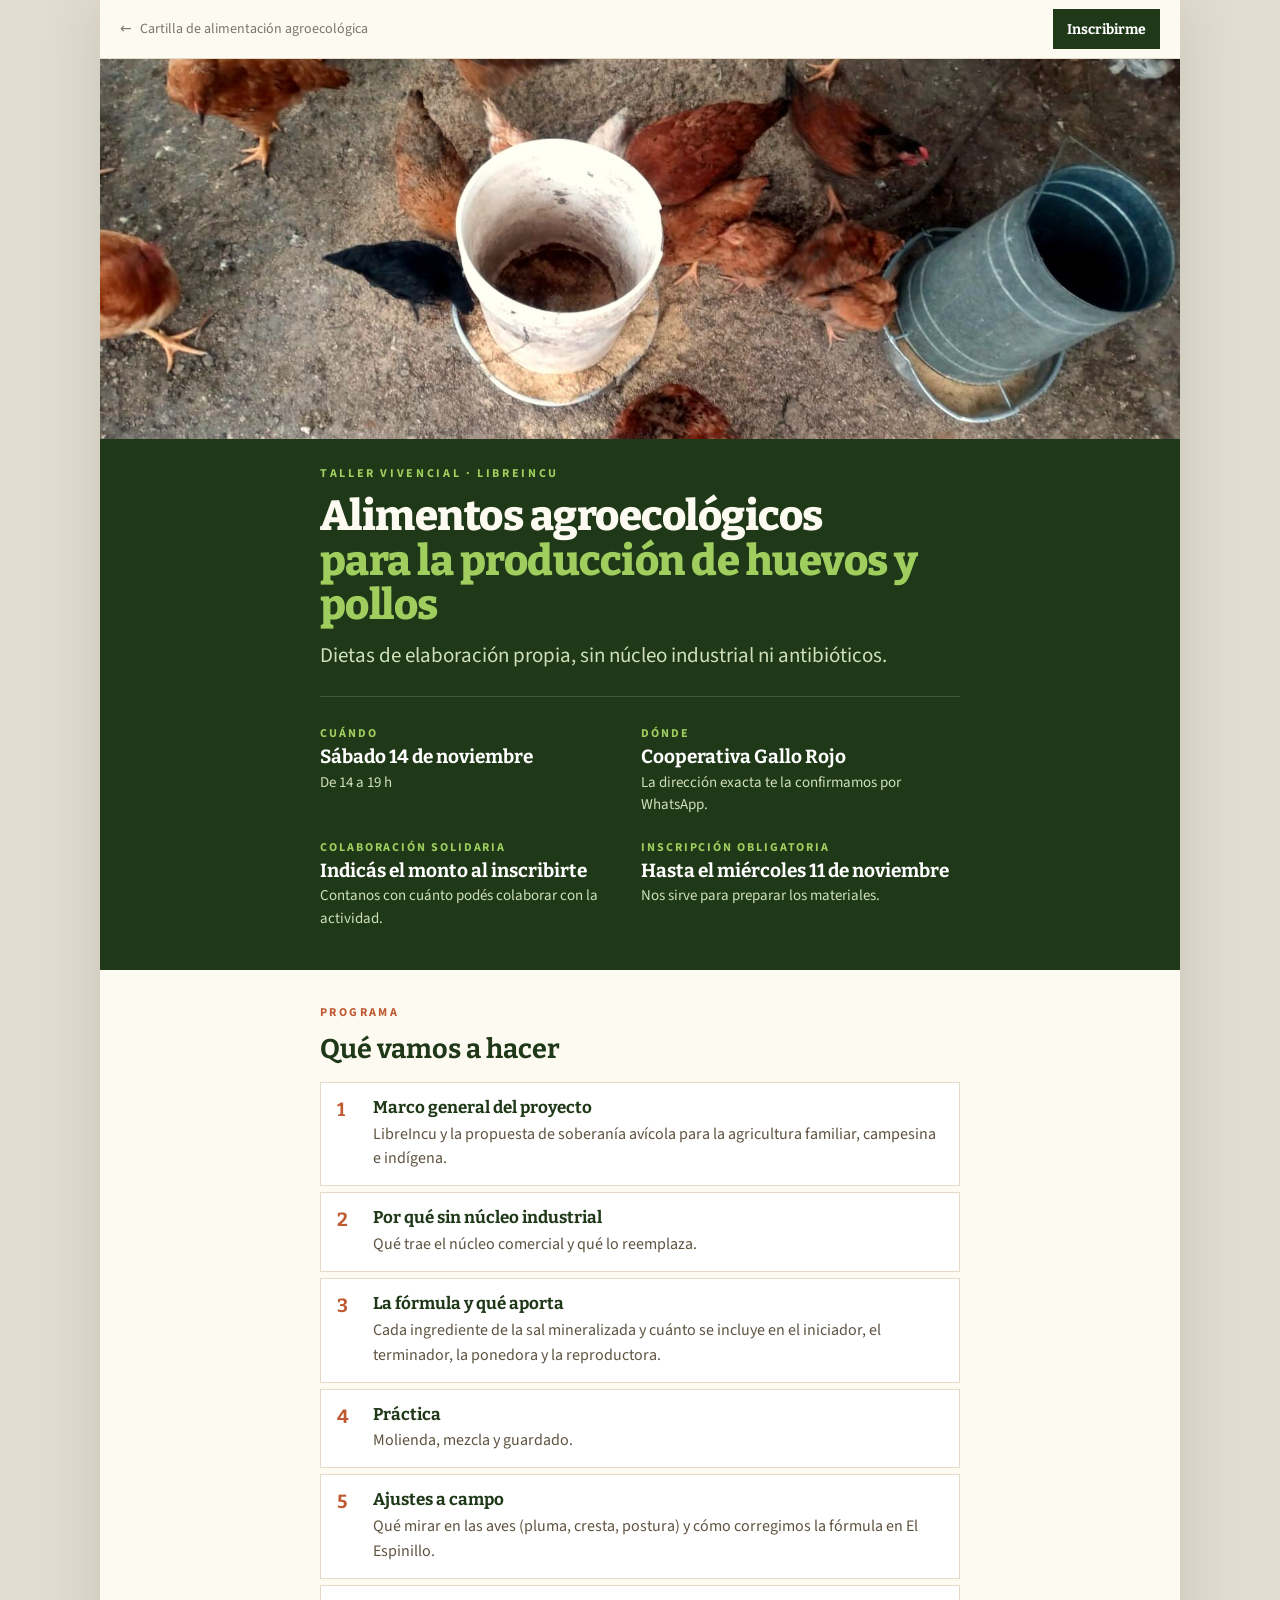
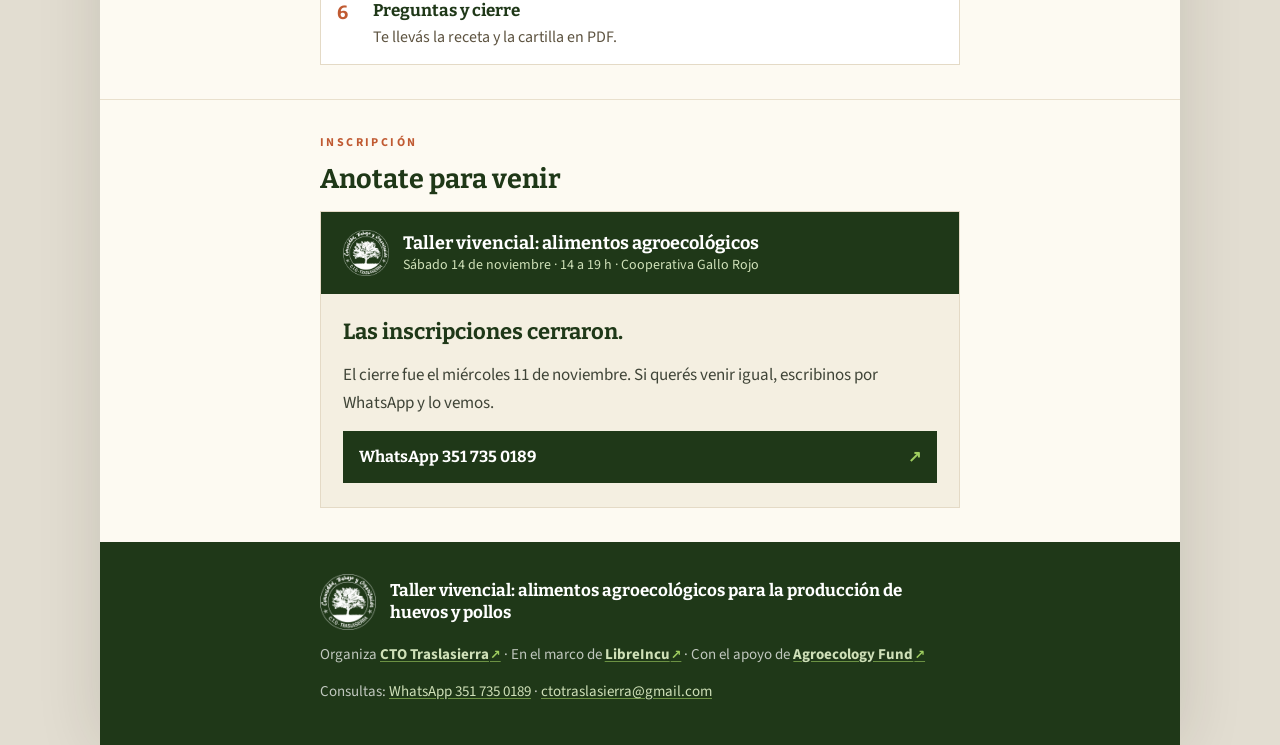
==== taller/index.html @ 2f2d5ab1 "Pie de la página de inscripción: Organiza CTO Traslasierra Co-Authored-By: Claude Opus 5.5 <noreply@" ====
<!DOCTYPE html>
<html lang="es">
<head>
<meta charset="utf-8">
<meta name="viewport" content="width=device-width, initial-scale=1, viewport-fit=cover">
<title>Taller vivencial: alimentos agroecológicos para la producción de huevos y pollos · CTO Traslasierra</title>
<meta name="description" content="Sábado 14 de noviembre, de 14 a 19 h, en la Cooperativa Gallo Rojo. Taller vivencial sobre alimentos agroecológicos para la producción de huevos y pollos. Inscripción obligatoria con colaboración solidaria.">
<meta property="og:type" content="website">
<meta property="og:url" content="https://materialavicola.altermundi.net/taller/">
<meta property="og:title" content="Taller vivencial: alimentos agroecológicos para la producción de huevos y pollos">
<meta property="og:description" content="Sábado 14 de noviembre · 14 a 19 h · Cooperativa Gallo Rojo. Inscripción obligatoria hasta el miércoles 11/11, colaboración solidaria.">
<meta property="og:image" content="https://materialavicola.altermundi.net/taller/og-taller.jpg">
<meta property="og:image:width" content="1200">
<meta property="og:image:height" content="630">
<meta property="og:site_name" content="CTO Traslasierra">
<meta property="og:locale" content="es_AR">
<meta name="twitter:card" content="summary_large_image">
<meta name="twitter:title" content="Taller vivencial: alimentos agroecológicos para la producción de huevos y pollos">
<meta name="twitter:description" content="Sábado 14 de noviembre · 14 a 19 h · Cooperativa Gallo Rojo. Inscripción obligatoria, colaboración solidaria.">
<meta name="twitter:image" content="https://materialavicola.altermundi.net/taller/og-taller.jpg">
<link rel="canonical" href="https://materialavicola.altermundi.net/taller/">
<link rel="icon" type="image/png" href="../assets/favicon.png">
<link rel="apple-touch-icon" href="../assets/favicon.png">
<link href="../assets/fonts.css" rel="stylesheet">
<style>
*,*::before,*::after{box-sizing:border-box;margin:0;padding:0}
body{font-family:'Source Sans 3',system-ui,sans-serif;background:#e2ddd1;color:#3f4437;-webkit-font-smoothing:antialiased;text-rendering:optimizeLegibility}
img{display:block;max-width:100%}
a{color:#c05a32}
a:hover{color:#1f3818}
::selection{background:#cfe0b8}

.hoja{max-width:1080px;margin:0 auto;background:#fdfaf2;box-shadow:0 0 60px rgba(40,34,20,.14);min-height:100vh}
.col{max-width:640px;margin:0 auto}

.barra{position:sticky;top:0;z-index:50;background:rgba(253,250,242,.96);backdrop-filter:blur(6px);-webkit-backdrop-filter:blur(6px);border-bottom:1px solid #e4dac6;padding:9px 20px;display:flex;align-items:center;justify-content:space-between;gap:12px;min-height:50px}
.barra a.volver{font-size:14px;line-height:1.35;color:#7c766a;text-decoration:none;display:flex;align-items:center;gap:8px;min-height:38px}
.barra a.volver:hover{color:#1f3818}
.barra a.ir{font-family:'Bitter',serif;font-size:14px;font-weight:700;color:#fff;background:#1f3818;text-decoration:none;padding:9px 14px;white-space:nowrap;min-height:40px;display:flex;align-items:center}

.cabecera{background:#1f3818;padding:0 0 30px}
.cabecera img{width:100%;height:clamp(220px,40vw,380px);object-fit:cover;object-position:center 56%}
.cabecera .col{padding:26px 20px 0;display:flex;flex-direction:column;gap:12px}
.kicker{font-size:12px;letter-spacing:.22em;text-transform:uppercase;color:#9fce5f;font-weight:700}
h1{font-family:'Bitter',serif;font-size:clamp(28px,6.6vw,42px);line-height:1.06;color:#fdfaf2;font-weight:800;letter-spacing:-.012em}
h1 span{display:block;color:#9fce5f}
.bajada{font-size:clamp(18px,4.2vw,21px);line-height:1.45;color:#cfe0b8}

.datos{display:grid;grid-template-columns:repeat(auto-fit,minmax(250px,1fr));gap:2px;margin-top:14px;border-top:1px solid rgba(255,255,255,.16);padding-top:18px}
.dato{display:flex;flex-direction:column;gap:3px;padding:10px 0}
.dato dt{font-size:12px;letter-spacing:.16em;text-transform:uppercase;color:#9fce5f;font-weight:700}
.dato dd{font-family:'Bitter',serif;font-size:19px;font-weight:700;line-height:1.3;color:#fff}
.dato dd small{display:block;font-family:'Source Sans 3',system-ui,sans-serif;font-size:15px;font-weight:400;line-height:1.5;color:#cfe0b8;margin-top:2px}

section{padding:34px 20px;border-bottom:1px solid #e9e0cd}
.etiqueta{font-size:12px;letter-spacing:.2em;text-transform:uppercase;color:#c05a32;font-weight:800;margin-bottom:12px}
h2{font-family:'Bitter',serif;font-size:clamp(23px,5vw,27px);line-height:1.2;color:#1f3818;font-weight:700;margin-bottom:16px}
.texto{font-size:17px;line-height:1.7;color:#3f4437;text-wrap:pretty}

.programa{list-style:none;display:flex;flex-direction:column;gap:6px;counter-reset:paso}
.programa li{counter-increment:paso;display:flex;gap:14px;align-items:flex-start;background:#fff;border:1px solid #e4dac6;padding:14px 16px}
.programa li::before{content:counter(paso);font-family:'Bitter',serif;font-size:19px;font-weight:700;color:#c05a32;min-width:22px;line-height:1.35}
.programa strong{display:block;font-family:'Bitter',serif;font-size:17px;color:#1f3818;line-height:1.35}
.programa span{display:block;font-size:16px;line-height:1.55;color:#5d5340;margin-top:2px}

.formulario{background:#f4efe1;border:1px solid #e4dac6}
.formulario .encabezado{background:#1f3818;padding:18px 22px;display:flex;align-items:center;gap:14px}
.formulario .encabezado img{width:46px;height:46px;flex-shrink:0;object-fit:contain}
.formulario .encabezado p{font-family:'Bitter',serif;font-size:18px;font-weight:700;color:#fff;line-height:1.3}
.formulario .encabezado p small{display:block;font-family:'Source Sans 3',system-ui,sans-serif;font-size:14px;font-weight:400;color:#cfe0b8}
.campos{padding:22px;display:flex;flex-direction:column;gap:16px}
.campo{display:flex;flex-direction:column;gap:6px;border:none}
.campo > span,.campo legend{font-size:13px;font-weight:700;letter-spacing:.04em;text-transform:uppercase;color:#7c766a}
.campo .opcional{font-weight:400;text-transform:none;letter-spacing:0;color:#a09a8c}
.campo .ayuda{font-size:14px;line-height:1.5;color:#7c766a;text-transform:none;letter-spacing:0;font-weight:400}
input[type=text],input[type=tel],input[type=email],input[type=number],select,textarea{font-family:'Source Sans 3',system-ui,sans-serif;font-size:16px;color:#3f4437;background:#fff;border:1px solid #d9cfb8;border-radius:0;padding:12px 13px;min-height:48px;width:100%}
select{appearance:none;-webkit-appearance:none;background-image:linear-gradient(45deg,transparent 50%,#7c766a 50%),linear-gradient(135deg,#7c766a 50%,transparent 50%);background-position:calc(100% - 20px) 21px,calc(100% - 14px) 21px;background-size:6px 6px;background-repeat:no-repeat;padding-right:38px}
textarea{line-height:1.6;resize:vertical}
input:focus,select:focus,textarea:focus{outline:2px solid #6fa83a;outline-offset:0;border-color:#6fa83a}
[aria-invalid=true]{border-color:#c05a32 !important;background-color:#fff8f4 !important}
.monto{display:flex;align-items:stretch}
.monto b{display:flex;align-items:center;padding:0 13px;background:#ece3d2;border:1px solid #d9cfb8;border-right:none;font-size:17px;color:#5d5340}
.opciones{display:flex;gap:8px;flex-wrap:wrap;margin-top:2px}
.opciones label{flex:1 1 120px;display:flex;align-items:center;gap:10px;background:#fff;border:1px solid #d9cfb8;padding:12px 14px;min-height:48px;cursor:pointer;font-size:16px;color:#3f4437}
.opciones input{width:20px;height:20px;accent-color:#1f3818;flex-shrink:0}
.opciones label:has(input:checked){border-color:#1f3818;box-shadow:inset 0 0 0 1px #1f3818}
.opciones.invalido label{border-color:#c05a32}
.error{display:none;font-size:15px;line-height:1.5;color:#b14e28;background:#fff8f4;border:1px solid #efc7b5;padding:10px 12px}
.enviar{font-family:'Bitter',serif;font-size:17px;font-weight:700;color:#fff;background:#1f3818;border:none;padding:15px 18px;min-height:54px;cursor:pointer;text-align:left;display:flex;justify-content:space-between;align-items:center;gap:10px;width:100%}
.enviar:hover{background:#2b4a22}
.enviar:disabled{opacity:.6;cursor:default}
.enviar i{font-style:normal;color:#9fce5f}
.nota{font-size:13px;line-height:1.55;color:#8a8475}

.aviso{display:none;padding:24px 22px;flex-direction:column;gap:14px}
.aviso .titulo{font-family:'Bitter',serif;font-size:22px;font-weight:700;color:#1f3818;line-height:1.3}
.aviso p{font-size:17px;line-height:1.65;color:#3f4437}
.boton{display:flex;justify-content:space-between;align-items:center;gap:10px;text-decoration:none;background:#1f3818;color:#fff;font-family:'Bitter',serif;font-weight:700;font-size:16px;padding:14px 16px;min-height:52px}
.boton:hover{background:#2b4a22;color:#fff}
.boton i{font-style:normal;color:#9fce5f}
.secundario{background:none;border:none;font-family:'Source Sans 3',system-ui,sans-serif;font-size:16px;color:#c05a32;text-decoration:underline;text-underline-offset:3px;cursor:pointer;text-align:left;padding:8px 0;min-height:44px}

footer{background:#1f3818;padding:32px 20px 40px}
footer .col{display:flex;flex-direction:column;gap:12px}
footer .marca{display:flex;align-items:center;gap:14px}
footer .marca img{width:56px;height:56px;flex-shrink:0;object-fit:contain}
footer .marca p{font-family:'Bitter',serif;color:#fff;font-size:17px;font-weight:700;line-height:1.3}
footer p{font-size:15px;line-height:1.7;color:rgba(255,255,255,.72)}
footer a{color:#cfe0b8;text-decoration:underline;text-decoration-color:rgba(159,206,95,.6);text-underline-offset:2px}
footer a:hover{color:#fff}
footer .flecha{color:#9fce5f;font-size:.85em;margin-left:1px}

@media (min-width:700px){
  .cabecera .col,section{padding-left:0;padding-right:0}
}
</style>
</head>
<body>
<div class="hoja">

  <nav class="barra" aria-label="Navegación">
    <a class="volver" href="../"><span aria-hidden="true">←</span> Cartilla de alimentación agroecológica</a>
    <a class="ir" href="#inscripcion">Inscribirme</a>
  </nav>

  <header class="cabecera">
    <img src="foto-taller.jpg" alt="Lote de pollos comiendo alimento de elaboración propia en los comederos">
    <div class="col">
      <p class="kicker">Taller vivencial · LibreIncu</p>
      <h1>Alimentos agroecológicos <span>para la producción de huevos y pollos</span></h1>
      <p class="bajada">Dietas de elaboración propia, sin núcleo industrial ni antibióticos.</p>
      <dl class="datos">
        <div class="dato">
          <dt>Cuándo</dt>
          <dd>Sábado 14 de noviembre<small>De 14 a 19 h</small></dd>
        </div>
        <div class="dato">
          <dt>Dónde</dt>
          <dd>Cooperativa Gallo Rojo<small>La dirección exacta te la confirmamos por WhatsApp.</small></dd>
        </div>
        <div class="dato">
          <dt>Colaboración solidaria</dt>
          <dd>Indicás el monto al inscribirte<small>Contanos con cuánto podés colaborar con la actividad.</small></dd>
        </div>
        <div class="dato">
          <dt>Inscripción obligatoria</dt>
          <dd>Hasta el miércoles 11 de noviembre<small>Nos sirve para preparar los materiales.</small></dd>
        </div>
      </dl>
    </div>
  </header>

  <section aria-labelledby="programa-t">
    <div class="col">
      <p class="etiqueta">Programa</p>
      <h2 id="programa-t">Qué vamos a hacer</h2>
      <ol class="programa">
        <li><div><strong>Marco general del proyecto</strong><span>LibreIncu y la propuesta de soberanía avícola para la agricultura familiar, campesina e indígena.</span></div></li>
        <li><div><strong>Por qué sin núcleo industrial</strong><span>Qué trae el núcleo comercial y qué lo reemplaza.</span></div></li>
        <li><div><strong>La fórmula y qué aporta</strong><span>Cada ingrediente de la sal mineralizada y cuánto se incluye en el iniciador, el terminador, la ponedora y la reproductora.</span></div></li>
        <li><div><strong>Práctica</strong><span>Molienda, mezcla y guardado.</span></div></li>
        <li><div><strong>Ajustes a campo</strong><span>Qué mirar en las aves (pluma, cresta, postura) y cómo corregimos la fórmula en El Espinillo.</span></div></li>
        <li><div><strong>Preguntas y cierre</strong><span>Te llevás la receta y la cartilla en PDF.</span></div></li>
      </ol>
    </div>
  </section>

  <section id="inscripcion" aria-labelledby="inscripcion-t" style="border-bottom:none">
    <div class="col">
      <p class="etiqueta">Inscripción</p>
      <h2 id="inscripcion-t">Anotate para venir</h2>

      <div class="formulario">
        <div class="encabezado">
          <img src="../assets/logo-white.png" alt="">
          <p>Taller vivencial: alimentos agroecológicos<small>Sábado 14 de noviembre · 14 a 19 h · Cooperativa Gallo Rojo</small></p>
        </div>

        <form id="form-inscripcion" class="campos" novalidate>
          <label class="campo">
            <span>Nombre y apellido</span>
            <input id="f-nombre" name="nombre" type="text" required autocomplete="name">
          </label>

          <label class="campo">
            <span>WhatsApp</span>
            <input id="f-whatsapp" name="whatsapp" type="tel" required autocomplete="tel" inputmode="tel" placeholder="Ej.: 351 123 4567">
            <span class="ayuda">Por acá te confirmamos la dirección.</span>
          </label>

          <label class="campo">
            <span>Mail <span class="opcional">— opcional</span></span>
            <input id="f-mail" name="mail" type="email" autocomplete="email" inputmode="email">
          </label>

          <label class="campo">
            <span>Localidad</span>
            <input id="f-localidad" name="localidad" type="text" required autocomplete="address-level2">
          </label>

          <label class="campo">
            <span>Provincia</span>
            <select id="f-provincia" name="provincia" required autocomplete="address-level1">
              <option value="">Elegí tu provincia</option>
              <option>Buenos Aires</option>
              <option>Ciudad de Buenos Aires</option>
              <option>Catamarca</option>
              <option>Chaco</option>
              <option>Chubut</option>
              <option>Córdoba</option>
              <option>Corrientes</option>
              <option>Entre Ríos</option>
              <option>Formosa</option>
              <option>Jujuy</option>
              <option>La Pampa</option>
              <option>La Rioja</option>
              <option>Mendoza</option>
              <option>Misiones</option>
              <option>Neuquén</option>
              <option>Río Negro</option>
              <option>Salta</option>
              <option>San Juan</option>
              <option>San Luis</option>
              <option>Santa Cruz</option>
              <option>Santa Fe</option>
              <option>Santiago del Estero</option>
              <option>Tierra del Fuego</option>
              <option>Tucumán</option>
              <option>Otro país</option>
            </select>
          </label>

          <label class="campo">
            <span>Organización o cooperativa <span class="opcional">— opcional</span></span>
            <input id="f-organizacion" name="organizacion" type="text" autocomplete="organization">
          </label>

          <fieldset class="campo">
            <legend>¿Sos productor/a?</legend>
            <div class="opciones" id="f-productor">
              <label><input type="radio" name="productor" value="Sí" required> Sí</label>
              <label><input type="radio" name="productor" value="No"> No</label>
            </div>
          </fieldset>

          <label class="campo">
            <span>¿Con cuánto podés colaborar con la actividad?</span>
            <span class="ayuda">Colaboración solidaria, en pesos.</span>
            <span class="monto"><b aria-hidden="true">$</b><input id="f-colaboracion" name="colaboracion" type="number" required min="0" step="1" inputmode="numeric"></span>
          </label>

          <label class="campo">
            <span>¿Qué te gustaría preguntar en el taller? <span class="opcional">— opcional</span></span>
            <textarea id="f-consulta" name="consulta" rows="3"></textarea>
          </label>

          <p id="f-error" class="error" role="alert"></p>

          <button id="f-enviar" class="enviar" type="submit"><span>Inscribirme</span><i aria-hidden="true">→</i></button>
          <p class="nota">Usamos estos datos solo para organizar el taller. No los compartimos con nadie.</p>
        </form>

        <div id="gracias" class="aviso" role="status" aria-live="polite" tabindex="-1">
          <p class="titulo">¡Listo! Tu inscripción quedó registrada.</p>
          <p>Nos vemos el <strong>sábado 14 de noviembre a las 14 h</strong> en la Cooperativa Gallo Rojo. Te escribimos por WhatsApp con la dirección exacta.</p>
          <p>Mientras tanto, podés recorrer la cartilla de alimentación agroecológica.</p>
          <a class="boton" href="../#contenido"><span>Ir a la cartilla</span><i aria-hidden="true">→</i></a>
          <button id="otra" class="secundario" type="button">Inscribir a otra persona</button>
        </div>

        <div id="cerrado" class="aviso">
          <p class="titulo">Las inscripciones cerraron.</p>
          <p>El cierre fue el miércoles 11 de noviembre. Si querés venir igual, escribinos por WhatsApp y lo vemos.</p>
          <a class="boton" href="https://wa.me/5493517350189" target="_blank" rel="noopener"><span>WhatsApp 351 735 0189</span><i aria-hidden="true">↗</i></a>
        </div>
      </div>
    </div>
  </section>

  <footer>
    <div class="col">
      <div class="marca">
        <img src="../assets/logo-white.png" alt="Logo CTO Traslasierra">
        <p>Taller vivencial: alimentos agroecológicos para la producción de huevos y pollos</p>
      </div>
      <p>Organiza <strong><a href="https://cto.ar/" target="_blank" rel="noopener">CTO Traslasierra<span class="flecha" aria-hidden="true">↗</span></a></strong> · En el marco de <strong><a href="https://libreincu.altermundi.net/" target="_blank" rel="noopener">LibreIncu<span class="flecha" aria-hidden="true">↗</span></a></strong> · Con el apoyo de <strong><a href="https://agroecologyfund.org/" target="_blank" rel="noopener">Agroecology Fund<span class="flecha" aria-hidden="true">↗</span></a></strong></p>
      <p>Consultas: <a href="https://wa.me/5493517350189" target="_blank" rel="noopener">WhatsApp 351 735 0189</a> · <a href="mailto:ctotraslasierra@gmail.com">ctotraslasierra@gmail.com</a></p>
    </div>
  </footer>

</div>

<script>
(function () {
  // Mismo backend que la cartilla: aplicación web de Apps Script que escribe en
  // la planilla de CTO. Este formulario usa el tipo "inscripcion", que va a su
  // propia hoja. Despliegue y columnas: ../apps-script/README.md
  var ENDPOINT = 'https://script.google.com/macros/s/AKfycbxePGNWtztTsAxNd-HjElKtdDY1Gk6PcYUzIf-95aUO-uA666eOUNm_D5kAA7YcgARU3Q/exec';
  var EVENTO = 'Taller vivencial alimentos agroecológicos · 14/11/2026 · Cooperativa Gallo Rojo';
  // Cierre: fin del miércoles 11 de noviembre, hora de Córdoba.
  var CIERRE = new Date('2026-11-12T00:00:00-03:00');

  var form = document.getElementById('form-inscripcion');
  var error = document.getElementById('f-error');
  var gracias = document.getElementById('gracias');
  var cerrado = document.getElementById('cerrado');
  var boton = document.getElementById('f-enviar');

  if (Date.now() >= CIERRE.getTime()) {
    form.style.display = 'none';
    cerrado.style.display = 'flex';
    return;
  }

  // Igual que en la cartilla: text/plain para evitar el preflight CORS que Apps
  // Script no responde. La respuesta es opaca: sabemos que salió, no que se guardó.
  function enviar(datos) {
    var cuerpo = JSON.stringify(datos);
    try {
      if (navigator.sendBeacon) {
        var blob = new Blob([cuerpo], { type: 'text/plain;charset=utf-8' });
        if (navigator.sendBeacon(ENDPOINT, blob)) return true;
      }
    } catch (e) {}
    try {
      fetch(ENDPOINT, {
        method: 'POST',
        mode: 'no-cors',
        headers: { 'Content-Type': 'text/plain;charset=utf-8' },
        body: cuerpo
      }).catch(function () {});
      return true;
    } catch (e) {
      return false;
    }
  }

  function valor(id) {
    var el = document.getElementById(id);
    return el ? (el.value || '').trim() : '';
  }

  function marcar(el, mal) {
    if (mal) el.setAttribute('aria-invalid', 'true');
    else el.removeAttribute('aria-invalid');
  }

  function mostrarError(texto, foco) {
    error.textContent = texto;
    error.style.display = 'block';
    if (foco && foco.focus) foco.focus();
  }

  form.addEventListener('input', function (e) {
    if (e.target && e.target.getAttribute('aria-invalid')) marcar(e.target, false);
  });
  form.addEventListener('change', function (e) {
    if (e.target && e.target.name === 'productor') {
      document.getElementById('f-productor').classList.remove('invalido');
    }
  });

  form.addEventListener('submit', function (e) {
    e.preventDefault();
    error.style.display = 'none';

    var nombre = valor('f-nombre');
    var whatsapp = valor('f-whatsapp');
    var mail = valor('f-mail');
    var localidad = valor('f-localidad');
    var provincia = valor('f-provincia');
    var organizacion = valor('f-organizacion');
    var consulta = valor('f-consulta');
    var colaboracion = valor('f-colaboracion');
    var elegido = form.querySelector('input[name="productor"]:checked');
    var productor = elegido ? elegido.value : '';

    var faltan = [];
    var primero = null;
    function revisar(id, mal, nombreCampo) {
      var el = document.getElementById(id);
      marcar(el, mal);
      if (mal) {
        faltan.push(nombreCampo);
        if (!primero) primero = el;
      }
    }

    revisar('f-nombre', !nombre, 'nombre y apellido');
    revisar('f-whatsapp', whatsapp.replace(/\D/g, '').length < 8, 'WhatsApp');
    revisar('f-mail', mail !== '' && !/^[^\s@]+@[^\s@]+\.[^\s@]+$/.test(mail), 'un mail válido');
    revisar('f-localidad', !localidad, 'localidad');
    revisar('f-provincia', !provincia, 'provincia');
    if (!productor) {
      document.getElementById('f-productor').classList.add('invalido');
      faltan.push('si sos productor/a');
      if (!primero) primero = form.querySelector('input[name="productor"]');
    }
    revisar('f-colaboracion', colaboracion === '' || isNaN(Number(colaboracion)) || Number(colaboracion) < 0, 'con cuánto podés colaborar');

    if (faltan.length) {
      mostrarError('Falta completar: ' + faltan.join(', ') + '.', primero);
      return;
    }

    boton.disabled = true;
    var ok = enviar({
      tipo: 'inscripcion',
      evento: EVENTO,
      nombre: nombre,
      whatsapp: whatsapp,
      mail: mail,
      localidad: localidad,
      provincia: provincia,
      organizacion: organizacion,
      productor: productor,
      // Como texto: el Apps Script guarda vacío cualquier valor falso, y un 0 es
      // una respuesta válida ("no puedo aportar") que tiene que quedar anotada.
      colaboracion: String(Number(colaboracion)),
      consulta: consulta
    });
    boton.disabled = false;

    if (!ok) {
      mostrarError('No pudimos enviar la inscripción. Escribinos por WhatsApp al 351 735 0189 y te anotamos.', null);
      return;
    }

    form.reset();
    form.style.display = 'none';
    gracias.style.display = 'flex';
    gracias.focus();
    gracias.scrollIntoView({ behavior: 'smooth', block: 'center' });
  });

  document.getElementById('otra').addEventListener('click', function () {
    gracias.style.display = 'none';
    form.style.display = 'flex';
    document.getElementById('f-nombre').focus();
  });
})();
</script>
</body>
</html>
---- assets/fonts.css ----
/* latin-ext */
@font-face {
  font-family: 'Bitter';
  font-style: italic;
  font-weight: 400;
  font-display: swap;
  src: url(fonts/rax-HiqOu8IVPmn7erxlJD1img.woff2) format('woff2');
  unicode-range: U+0100-02BA, U+02BD-02C5, U+02C7-02CC, U+02CE-02D7, U+02DD-02FF, U+0304, U+0308, U+0329, U+1D00-1DBF, U+1E00-1E9F, U+1EF2-1EFF, U+2020, U+20A0-20AB, U+20AD-20C0, U+2113, U+2C60-2C7F, U+A720-A7FF;
}
/* latin */
@font-face {
  font-family: 'Bitter';
  font-style: italic;
  font-weight: 400;
  font-display: swap;
  src: url(fonts/rax-HiqOu8IVPmn7erxrJD0.woff2) format('woff2');
  unicode-range: U+0000-00FF, U+0131, U+0152-0153, U+02BB-02BC, U+02C6, U+02DA, U+02DC, U+0304, U+0308, U+0329, U+2000-206F, U+20AC, U+2122, U+2191, U+2193, U+2212, U+2215, U+FEFF, U+FFFD;
}
/* latin-ext */
@font-face {
  font-family: 'Bitter';
  font-style: italic;
  font-weight: 500;
  font-display: swap;
  src: url(fonts/rax-HiqOu8IVPmn7erxlJD1img.woff2) format('woff2');
  unicode-range: U+0100-02BA, U+02BD-02C5, U+02C7-02CC, U+02CE-02D7, U+02DD-02FF, U+0304, U+0308, U+0329, U+1D00-1DBF, U+1E00-1E9F, U+1EF2-1EFF, U+2020, U+20A0-20AB, U+20AD-20C0, U+2113, U+2C60-2C7F, U+A720-A7FF;
}
/* latin */
@font-face {
  font-family: 'Bitter';
  font-style: italic;
  font-weight: 500;
  font-display: swap;
  src: url(fonts/rax-HiqOu8IVPmn7erxrJD0.woff2) format('woff2');
  unicode-range: U+0000-00FF, U+0131, U+0152-0153, U+02BB-02BC, U+02C6, U+02DA, U+02DC, U+0304, U+0308, U+0329, U+2000-206F, U+20AC, U+2122, U+2191, U+2193, U+2212, U+2215, U+FEFF, U+FFFD;
}
/* latin-ext */
@font-face {
  font-family: 'Bitter';
  font-style: normal;
  font-weight: 400;
  font-display: swap;
  src: url(fonts/rax8HiqOu8IVPmn7cYxpPDk.woff2) format('woff2');
  unicode-range: U+0100-02BA, U+02BD-02C5, U+02C7-02CC, U+02CE-02D7, U+02DD-02FF, U+0304, U+0308, U+0329, U+1D00-1DBF, U+1E00-1E9F, U+1EF2-1EFF, U+2020, U+20A0-20AB, U+20AD-20C0, U+2113, U+2C60-2C7F, U+A720-A7FF;
}
/* latin */
@font-face {
  font-family: 'Bitter';
  font-style: normal;
  font-weight: 400;
  font-display: swap;
  src: url(fonts/rax8HiqOu8IVPmn7f4xp.woff2) format('woff2');
  unicode-range: U+0000-00FF, U+0131, U+0152-0153, U+02BB-02BC, U+02C6, U+02DA, U+02DC, U+0304, U+0308, U+0329, U+2000-206F, U+20AC, U+2122, U+2191, U+2193, U+2212, U+2215, U+FEFF, U+FFFD;
}
/* latin-ext */
@font-face {
  font-family: 'Bitter';
  font-style: normal;
  font-weight: 500;
  font-display: swap;
  src: url(fonts/rax8HiqOu8IVPmn7cYxpPDk.woff2) format('woff2');
  unicode-range: U+0100-02BA, U+02BD-02C5, U+02C7-02CC, U+02CE-02D7, U+02DD-02FF, U+0304, U+0308, U+0329, U+1D00-1DBF, U+1E00-1E9F, U+1EF2-1EFF, U+2020, U+20A0-20AB, U+20AD-20C0, U+2113, U+2C60-2C7F, U+A720-A7FF;
}
/* latin */
@font-face {
  font-family: 'Bitter';
  font-style: normal;
  font-weight: 500;
  font-display: swap;
  src: url(fonts/rax8HiqOu8IVPmn7f4xp.woff2) format('woff2');
  unicode-range: U+0000-00FF, U+0131, U+0152-0153, U+02BB-02BC, U+02C6, U+02DA, U+02DC, U+0304, U+0308, U+0329, U+2000-206F, U+20AC, U+2122, U+2191, U+2193, U+2212, U+2215, U+FEFF, U+FFFD;
}
/* latin-ext */
@font-face {
  font-family: 'Bitter';
  font-style: normal;
  font-weight: 600;
  font-display: swap;
  src: url(fonts/rax8HiqOu8IVPmn7cYxpPDk.woff2) format('woff2');
  unicode-range: U+0100-02BA, U+02BD-02C5, U+02C7-02CC, U+02CE-02D7, U+02DD-02FF, U+0304, U+0308, U+0329, U+1D00-1DBF, U+1E00-1E9F, U+1EF2-1EFF, U+2020, U+20A0-20AB, U+20AD-20C0, U+2113, U+2C60-2C7F, U+A720-A7FF;
}
/* latin */
@font-face {
  font-family: 'Bitter';
  font-style: normal;
  font-weight: 600;
  font-display: swap;
  src: url(fonts/rax8HiqOu8IVPmn7f4xp.woff2) format('woff2');
  unicode-range: U+0000-00FF, U+0131, U+0152-0153, U+02BB-02BC, U+02C6, U+02DA, U+02DC, U+0304, U+0308, U+0329, U+2000-206F, U+20AC, U+2122, U+2191, U+2193, U+2212, U+2215, U+FEFF, U+FFFD;
}
/* latin-ext */
@font-face {
  font-family: 'Bitter';
  font-style: normal;
  font-weight: 700;
  font-display: swap;
  src: url(fonts/rax8HiqOu8IVPmn7cYxpPDk.woff2) format('woff2');
  unicode-range: U+0100-02BA, U+02BD-02C5, U+02C7-02CC, U+02CE-02D7, U+02DD-02FF, U+0304, U+0308, U+0329, U+1D00-1DBF, U+1E00-1E9F, U+1EF2-1EFF, U+2020, U+20A0-20AB, U+20AD-20C0, U+2113, U+2C60-2C7F, U+A720-A7FF;
}
/* latin */
@font-face {
  font-family: 'Bitter';
  font-style: normal;
  font-weight: 700;
  font-display: swap;
  src: url(fonts/rax8HiqOu8IVPmn7f4xp.woff2) format('woff2');
  unicode-range: U+0000-00FF, U+0131, U+0152-0153, U+02BB-02BC, U+02C6, U+02DA, U+02DC, U+0304, U+0308, U+0329, U+2000-206F, U+20AC, U+2122, U+2191, U+2193, U+2212, U+2215, U+FEFF, U+FFFD;
}
/* latin-ext */
@font-face {
  font-family: 'Bitter';
  font-style: normal;
  font-weight: 800;
  font-display: swap;
  src: url(fonts/rax8HiqOu8IVPmn7cYxpPDk.woff2) format('woff2');
  unicode-range: U+0100-02BA, U+02BD-02C5, U+02C7-02CC, U+02CE-02D7, U+02DD-02FF, U+0304, U+0308, U+0329, U+1D00-1DBF, U+1E00-1E9F, U+1EF2-1EFF, U+2020, U+20A0-20AB, U+20AD-20C0, U+2113, U+2C60-2C7F, U+A720-A7FF;
}
/* latin */
@font-face {
  font-family: 'Bitter';
  font-style: normal;
  font-weight: 800;
  font-display: swap;
  src: url(fonts/rax8HiqOu8IVPmn7f4xp.woff2) format('woff2');
  unicode-range: U+0000-00FF, U+0131, U+0152-0153, U+02BB-02BC, U+02C6, U+02DA, U+02DC, U+0304, U+0308, U+0329, U+2000-206F, U+20AC, U+2122, U+2191, U+2193, U+2212, U+2215, U+FEFF, U+FFFD;
}
/* latin-ext */
@font-face {
  font-family: 'Source Sans 3';
  font-style: italic;
  font-weight: 400;
  font-display: swap;
  src: url(fonts/nwpDtKy2OAdR1K-IwhWudF-R3woAa8opPOrG97lwqLlOxCcSmrfB.woff2) format('woff2');
  unicode-range: U+0100-02BA, U+02BD-02C5, U+02C7-02CC, U+02CE-02D7, U+02DD-02FF, U+0304, U+0308, U+0329, U+1D00-1DBF, U+1E00-1E9F, U+1EF2-1EFF, U+2020, U+20A0-20AB, U+20AD-20C0, U+2113, U+2C60-2C7F, U+A720-A7FF;
}
/* latin */
@font-face {
  font-family: 'Source Sans 3';
  font-style: italic;
  font-weight: 400;
  font-display: swap;
  src: url(fonts/nwpDtKy2OAdR1K-IwhWudF-R3woAa8opPOrG97lwqLlOxCkSmg.woff2) format('woff2');
  unicode-range: U+0000-00FF, U+0131, U+0152-0153, U+02BB-02BC, U+02C6, U+02DA, U+02DC, U+0304, U+0308, U+0329, U+2000-206F, U+20AC, U+2122, U+2191, U+2193, U+2212, U+2215, U+FEFF, U+FFFD;
}
/* latin-ext */
@font-face {
  font-family: 'Source Sans 3';
  font-style: normal;
  font-weight: 400;
  font-display: swap;
  src: url(fonts/nwpStKy2OAdR1K-IwhWudF-R3wEaZfrc.woff2) format('woff2');
  unicode-range: U+0100-02BA, U+02BD-02C5, U+02C7-02CC, U+02CE-02D7, U+02DD-02FF, U+0304, U+0308, U+0329, U+1D00-1DBF, U+1E00-1E9F, U+1EF2-1EFF, U+2020, U+20A0-20AB, U+20AD-20C0, U+2113, U+2C60-2C7F, U+A720-A7FF;
}
/* latin */
@font-face {
  font-family: 'Source Sans 3';
  font-style: normal;
  font-weight: 400;
  font-display: swap;
  src: url(fonts/nwpStKy2OAdR1K-IwhWudF-R3w8aZQ.woff2) format('woff2');
  unicode-range: U+0000-00FF, U+0131, U+0152-0153, U+02BB-02BC, U+02C6, U+02DA, U+02DC, U+0304, U+0308, U+0329, U+2000-206F, U+20AC, U+2122, U+2191, U+2193, U+2212, U+2215, U+FEFF, U+FFFD;
}
/* latin-ext */
@font-face {
  font-family: 'Source Sans 3';
  font-style: normal;
  font-weight: 500;
  font-display: swap;
  src: url(fonts/nwpStKy2OAdR1K-IwhWudF-R3wEaZfrc.woff2) format('woff2');
  unicode-range: U+0100-02BA, U+02BD-02C5, U+02C7-02CC, U+02CE-02D7, U+02DD-02FF, U+0304, U+0308, U+0329, U+1D00-1DBF, U+1E00-1E9F, U+1EF2-1EFF, U+2020, U+20A0-20AB, U+20AD-20C0, U+2113, U+2C60-2C7F, U+A720-A7FF;
}
/* latin */
@font-face {
  font-family: 'Source Sans 3';
  font-style: normal;
  font-weight: 500;
  font-display: swap;
  src: url(fonts/nwpStKy2OAdR1K-IwhWudF-R3w8aZQ.woff2) format('woff2');
  unicode-range: U+0000-00FF, U+0131, U+0152-0153, U+02BB-02BC, U+02C6, U+02DA, U+02DC, U+0304, U+0308, U+0329, U+2000-206F, U+20AC, U+2122, U+2191, U+2193, U+2212, U+2215, U+FEFF, U+FFFD;
}
/* latin-ext */
@font-face {
  font-family: 'Source Sans 3';
  font-style: normal;
  font-weight: 600;
  font-display: swap;
  src: url(fonts/nwpStKy2OAdR1K-IwhWudF-R3wEaZfrc.woff2) format('woff2');
  unicode-range: U+0100-02BA, U+02BD-02C5, U+02C7-02CC, U+02CE-02D7, U+02DD-02FF, U+0304, U+0308, U+0329, U+1D00-1DBF, U+1E00-1E9F, U+1EF2-1EFF, U+2020, U+20A0-20AB, U+20AD-20C0, U+2113, U+2C60-2C7F, U+A720-A7FF;
}
/* latin */
@font-face {
  font-family: 'Source Sans 3';
  font-style: normal;
  font-weight: 600;
  font-display: swap;
  src: url(fonts/nwpStKy2OAdR1K-IwhWudF-R3w8aZQ.woff2) format('woff2');
  unicode-range: U+0000-00FF, U+0131, U+0152-0153, U+02BB-02BC, U+02C6, U+02DA, U+02DC, U+0304, U+0308, U+0329, U+2000-206F, U+20AC, U+2122, U+2191, U+2193, U+2212, U+2215, U+FEFF, U+FFFD;
}
/* latin-ext */
@font-face {
  font-family: 'Source Sans 3';
  font-style: normal;
  font-weight: 700;
  font-display: swap;
  src: url(fonts/nwpStKy2OAdR1K-IwhWudF-R3wEaZfrc.woff2) format('woff2');
  unicode-range: U+0100-02BA, U+02BD-02C5, U+02C7-02CC, U+02CE-02D7, U+02DD-02FF, U+0304, U+0308, U+0329, U+1D00-1DBF, U+1E00-1E9F, U+1EF2-1EFF, U+2020, U+20A0-20AB, U+20AD-20C0, U+2113, U+2C60-2C7F, U+A720-A7FF;
}
/* latin */
@font-face {
  font-family: 'Source Sans 3';
  font-style: normal;
  font-weight: 700;
  font-display: swap;
  src: url(fonts/nwpStKy2OAdR1K-IwhWudF-R3w8aZQ.woff2) format('woff2');
  unicode-range: U+0000-00FF, U+0131, U+0152-0153, U+02BB-02BC, U+02C6, U+02DA, U+02DC, U+0304, U+0308, U+0329, U+2000-206F, U+20AC, U+2122, U+2191, U+2193, U+2212, U+2215, U+FEFF, U+FFFD;
}
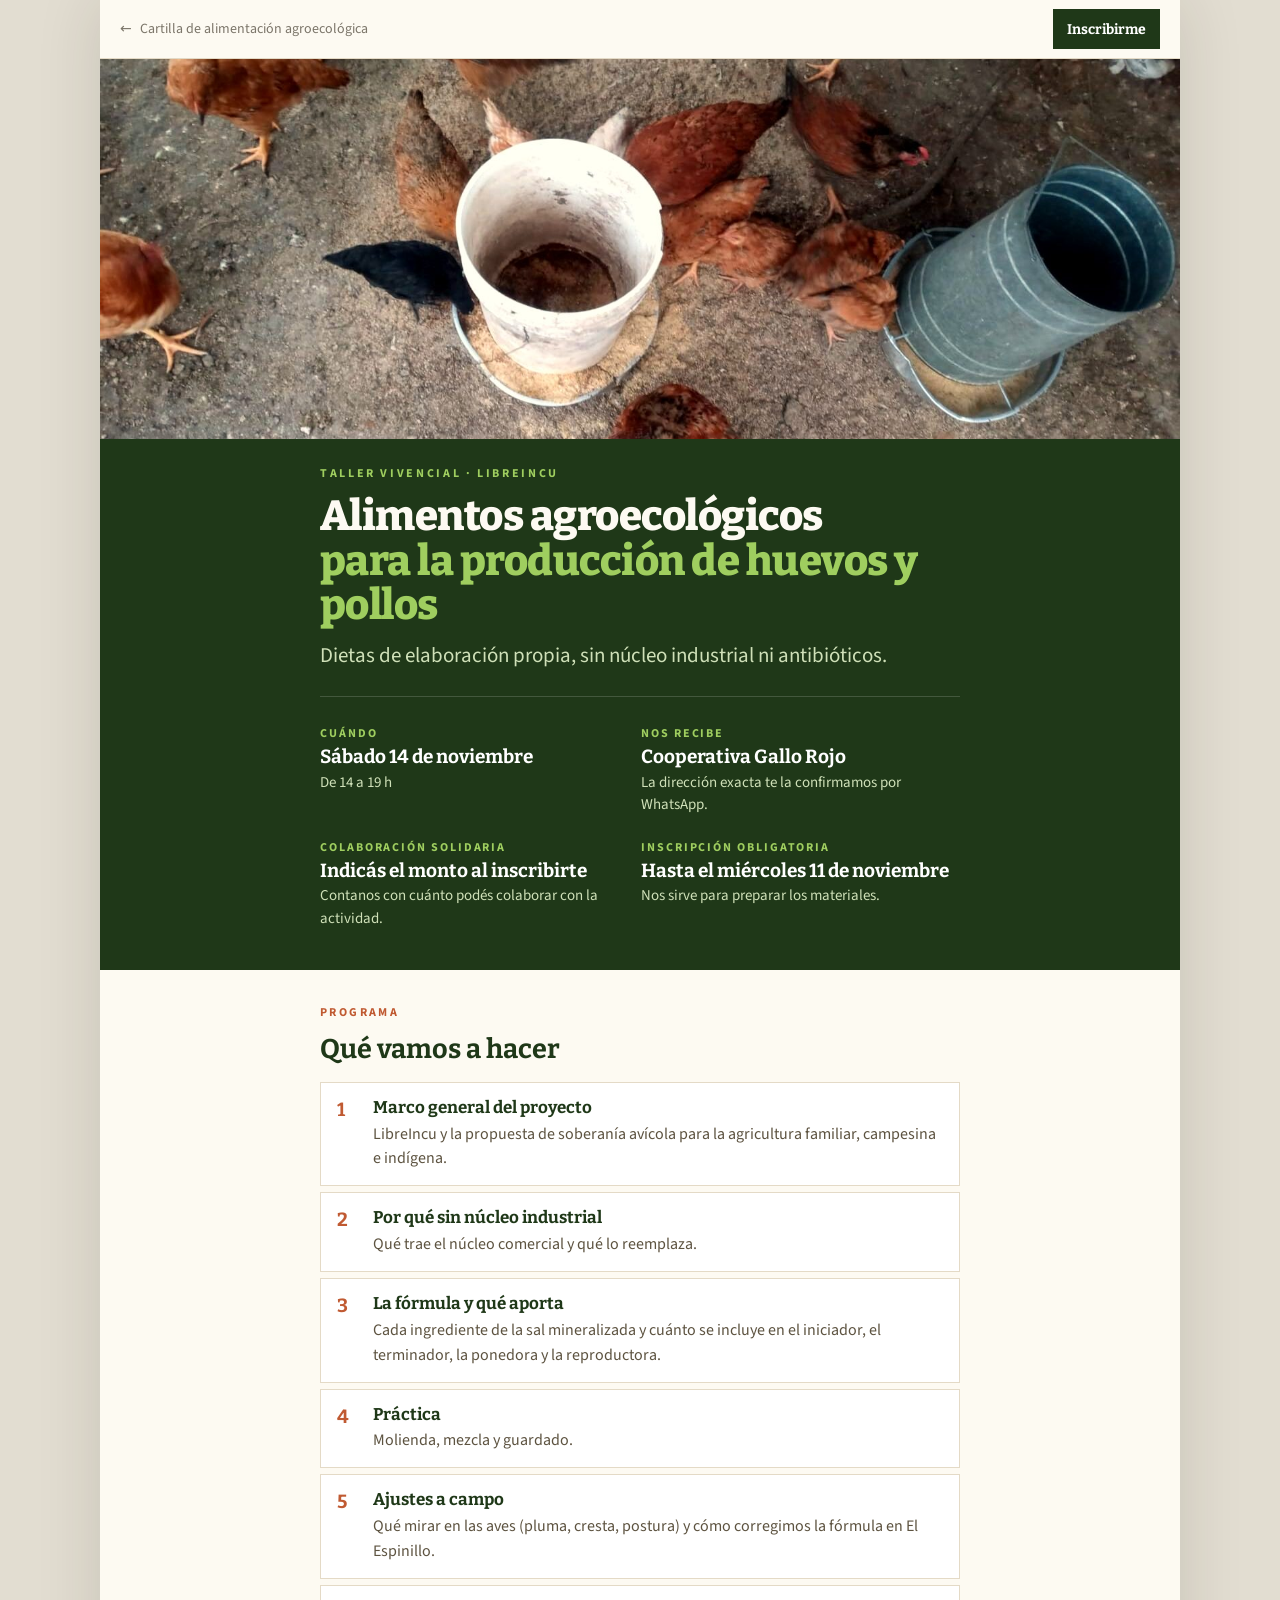
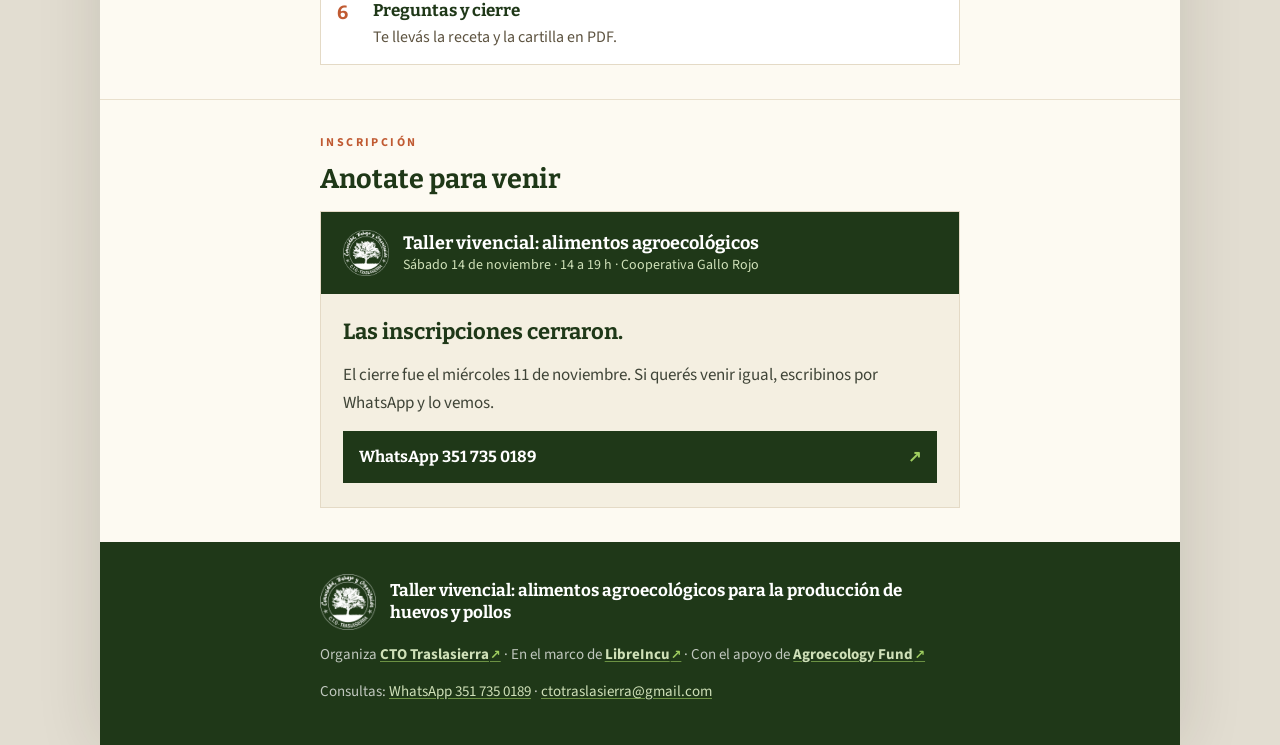
==== commit 4039e29f: "Página de inscripción: "Nos recibe" Cooperativa Gallo Rojo Co-Authored-By: Claude Opus 5.5 <noreply@" ====
--- a/taller/index.html
+++ b/taller/index.html
@@ -135,7 +135,7 @@
           <dd>Sábado 14 de noviembre<small>De 14 a 19 h</small></dd>
         </div>
         <div class="dato">
-          <dt>Dónde</dt>
+          <dt>Nos recibe</dt>
           <dd>Cooperativa Gallo Rojo<small>La dirección exacta te la confirmamos por WhatsApp.</small></dd>
         </div>
         <div class="dato">
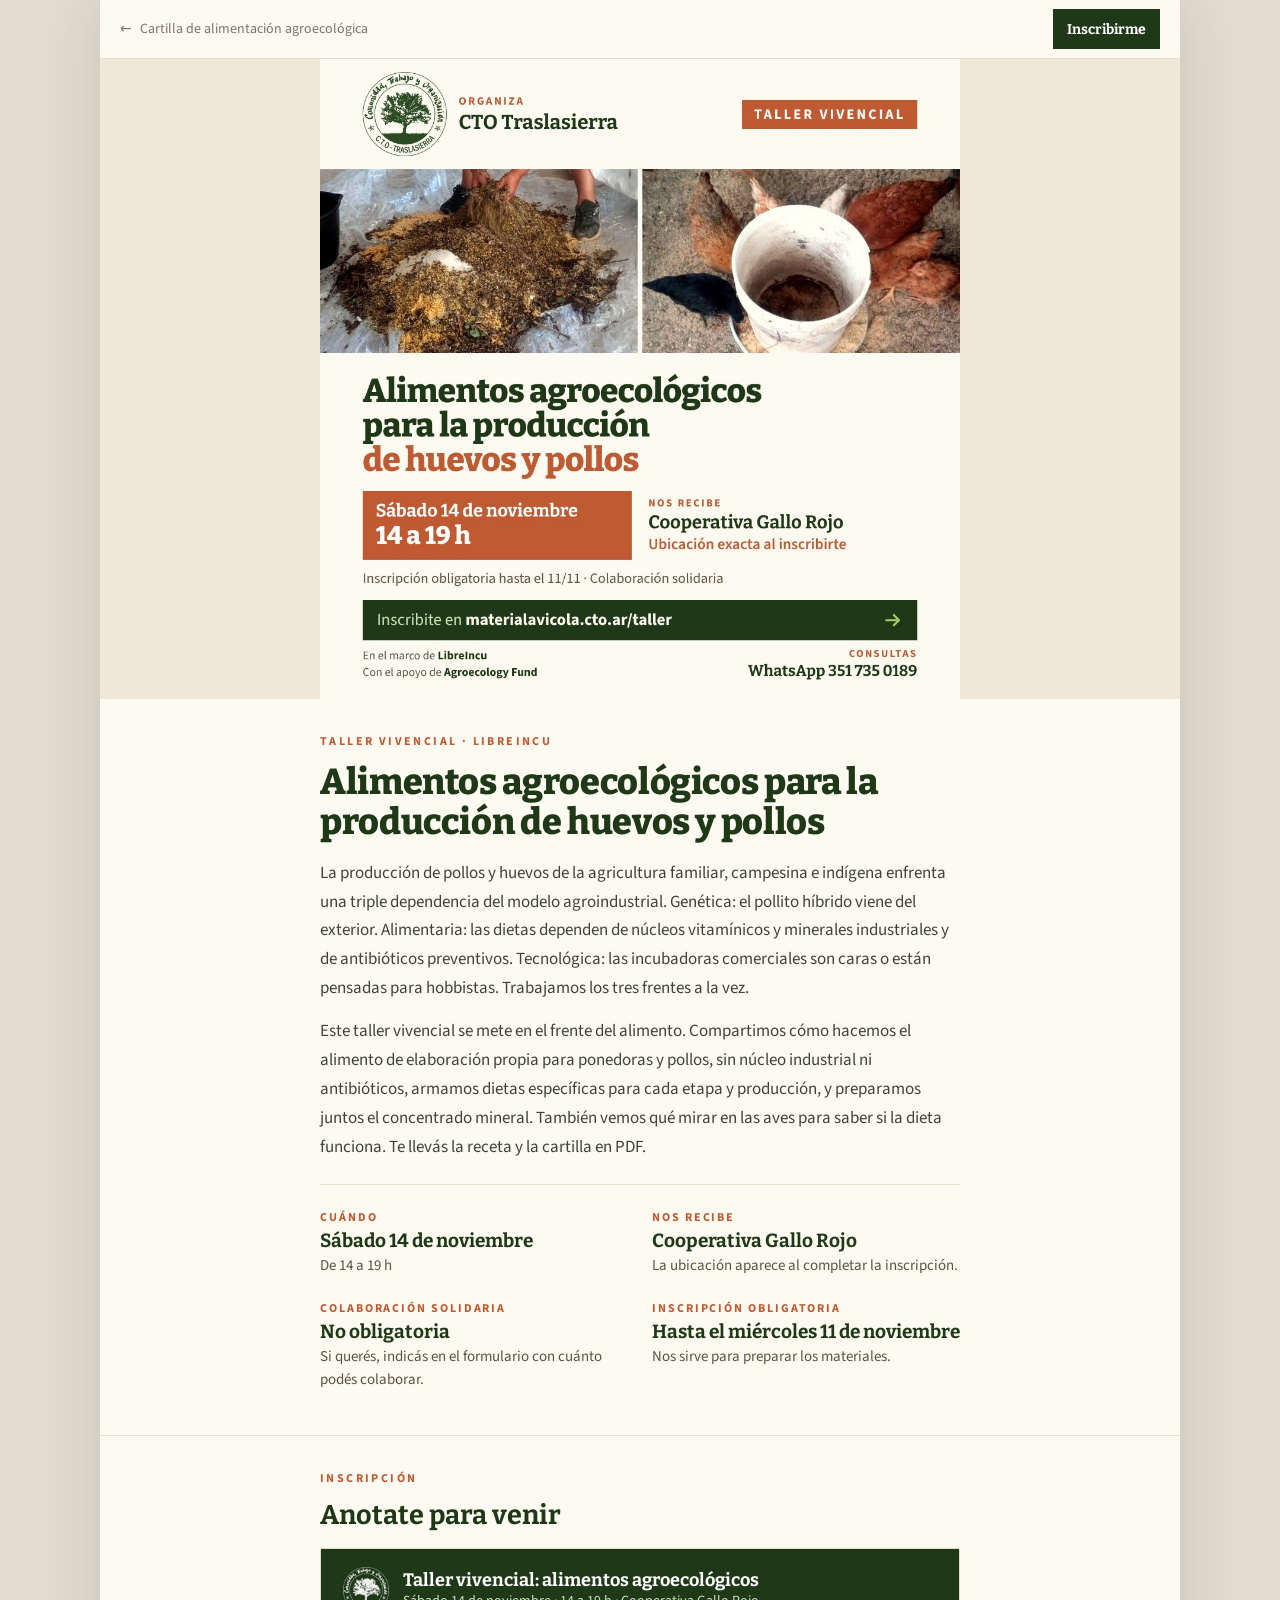
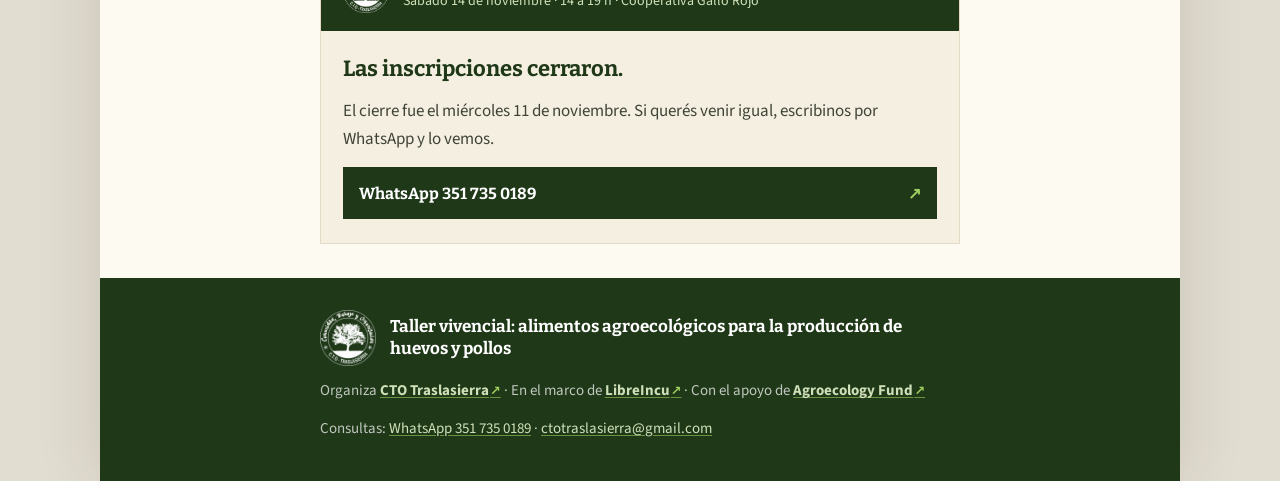
==== commit 3becb308: "Página del taller: flyer, descripción y colaboración no obligatoria - Arriba va el flyer cuadrado; e" ====
--- a/taller/index.html
+++ b/taller/index.html
@@ -6,10 +6,10 @@
 <title>Taller vivencial: alimentos agroecológicos para la producción de huevos y pollos · CTO Traslasierra</title>
 <meta name="description" content="Sábado 14 de noviembre, de 14 a 19 h, en la Cooperativa Gallo Rojo. Taller vivencial sobre alimentos agroecológicos para la producción de huevos y pollos. Inscripción obligatoria con colaboración solidaria.">
 <meta property="og:type" content="website">
-<meta property="og:url" content="https://materialavicola.altermundi.net/taller/">
+<meta property="og:url" content="https://materialavicola.cto.ar/taller/">
 <meta property="og:title" content="Taller vivencial: alimentos agroecológicos para la producción de huevos y pollos">
 <meta property="og:description" content="Sábado 14 de noviembre · 14 a 19 h · Cooperativa Gallo Rojo. Inscripción obligatoria hasta el miércoles 11/11, colaboración solidaria.">
-<meta property="og:image" content="https://materialavicola.altermundi.net/taller/og-taller.jpg">
+<meta property="og:image" content="https://materialavicola.cto.ar/taller/og-taller.jpg">
 <meta property="og:image:width" content="1200">
 <meta property="og:image:height" content="630">
 <meta property="og:site_name" content="CTO Traslasierra">
@@ -17,8 +17,8 @@
 <meta name="twitter:card" content="summary_large_image">
 <meta name="twitter:title" content="Taller vivencial: alimentos agroecológicos para la producción de huevos y pollos">
 <meta name="twitter:description" content="Sábado 14 de noviembre · 14 a 19 h · Cooperativa Gallo Rojo. Inscripción obligatoria, colaboración solidaria.">
-<meta name="twitter:image" content="https://materialavicola.altermundi.net/taller/og-taller.jpg">
-<link rel="canonical" href="https://materialavicola.altermundi.net/taller/">
+<meta name="twitter:image" content="https://materialavicola.cto.ar/taller/og-taller.jpg">
+<link rel="canonical" href="https://materialavicola.cto.ar/taller/">
 <link rel="icon" type="image/png" href="../assets/favicon.png">
 <link rel="apple-touch-icon" href="../assets/favicon.png">
 <link href="../assets/fonts.css" rel="stylesheet">
@@ -38,30 +38,22 @@
 .barra a.volver:hover{color:#1f3818}
 .barra a.ir{font-family:'Bitter',serif;font-size:14px;font-weight:700;color:#fff;background:#1f3818;text-decoration:none;padding:9px 14px;white-space:nowrap;min-height:40px;display:flex;align-items:center}
 
-.cabecera{background:#1f3818;padding:0 0 30px}
-.cabecera img{width:100%;height:clamp(220px,40vw,380px);object-fit:cover;object-position:center 56%}
-.cabecera .col{padding:26px 20px 0;display:flex;flex-direction:column;gap:12px}
-.kicker{font-size:12px;letter-spacing:.22em;text-transform:uppercase;color:#9fce5f;font-weight:700}
-h1{font-family:'Bitter',serif;font-size:clamp(28px,6.6vw,42px);line-height:1.06;color:#fdfaf2;font-weight:800;letter-spacing:-.012em}
-h1 span{display:block;color:#9fce5f}
-.bajada{font-size:clamp(18px,4.2vw,21px);line-height:1.45;color:#cfe0b8}
-
-.datos{display:grid;grid-template-columns:repeat(auto-fit,minmax(250px,1fr));gap:2px;margin-top:14px;border-top:1px solid rgba(255,255,255,.16);padding-top:18px}
+.flyer{background:#efe8d8;padding:0}
+.flyer img{width:100%;height:auto;max-width:640px;margin:0 auto}
+h1{font-family:'Bitter',serif;font-size:clamp(26px,6vw,36px);line-height:1.12;color:#1f3818;font-weight:800;letter-spacing:-.01em;margin-bottom:16px}
+.texto + .texto{margin-top:14px}
+
+.datos{display:grid;grid-template-columns:repeat(auto-fit,minmax(250px,1fr));gap:2px 24px;margin-top:22px;border-top:1px solid #e4dac6;padding-top:14px}
 .dato{display:flex;flex-direction:column;gap:3px;padding:10px 0}
-.dato dt{font-size:12px;letter-spacing:.16em;text-transform:uppercase;color:#9fce5f;font-weight:700}
-.dato dd{font-family:'Bitter',serif;font-size:19px;font-weight:700;line-height:1.3;color:#fff}
-.dato dd small{display:block;font-family:'Source Sans 3',system-ui,sans-serif;font-size:15px;font-weight:400;line-height:1.5;color:#cfe0b8;margin-top:2px}
+.dato dt{font-size:12px;letter-spacing:.16em;text-transform:uppercase;color:#c05a32;font-weight:800}
+.dato dd{font-family:'Bitter',serif;font-size:19px;font-weight:700;line-height:1.3;color:#1f3818}
+.dato dd small{display:block;font-family:'Source Sans 3',system-ui,sans-serif;font-size:15px;font-weight:400;line-height:1.5;color:#5d5340;margin-top:2px}
 
 section{padding:34px 20px;border-bottom:1px solid #e9e0cd}
 .etiqueta{font-size:12px;letter-spacing:.2em;text-transform:uppercase;color:#c05a32;font-weight:800;margin-bottom:12px}
 h2{font-family:'Bitter',serif;font-size:clamp(23px,5vw,27px);line-height:1.2;color:#1f3818;font-weight:700;margin-bottom:16px}
 .texto{font-size:17px;line-height:1.7;color:#3f4437;text-wrap:pretty}
 
-.programa{list-style:none;display:flex;flex-direction:column;gap:6px;counter-reset:paso}
-.programa li{counter-increment:paso;display:flex;gap:14px;align-items:flex-start;background:#fff;border:1px solid #e4dac6;padding:14px 16px}
-.programa li::before{content:counter(paso);font-family:'Bitter',serif;font-size:19px;font-weight:700;color:#c05a32;min-width:22px;line-height:1.35}
-.programa strong{display:block;font-family:'Bitter',serif;font-size:17px;color:#1f3818;line-height:1.35}
-.programa span{display:block;font-size:16px;line-height:1.55;color:#5d5340;margin-top:2px}
 
 .formulario{background:#f4efe1;border:1px solid #e4dac6}
 .formulario .encabezado{background:#1f3818;padding:18px 22px;display:flex;align-items:center;gap:14px}
@@ -98,6 +90,8 @@
 .boton{display:flex;justify-content:space-between;align-items:center;gap:10px;text-decoration:none;background:#1f3818;color:#fff;font-family:'Bitter',serif;font-weight:700;font-size:16px;padding:14px 16px;min-height:52px}
 .boton:hover{background:#2b4a22;color:#fff}
 .boton i{font-style:normal;color:#9fce5f}
+.secundario-boton{background:#fff;color:#1f3818;border:1.5px solid #1f3818}
+.secundario-boton:hover{background:#f4efe1;color:#1f3818}
 .secundario{background:none;border:none;font-family:'Source Sans 3',system-ui,sans-serif;font-size:16px;color:#c05a32;text-decoration:underline;text-underline-offset:3px;cursor:pointer;text-align:left;padding:8px 0;min-height:44px}
 
 footer{background:#1f3818;padding:32px 20px 40px}
@@ -111,7 +105,7 @@
 footer .flecha{color:#9fce5f;font-size:.85em;margin-left:1px}
 
 @media (min-width:700px){
-  .cabecera .col,section{padding-left:0;padding-right:0}
+  section{padding-left:0;padding-right:0}
 }
 </style>
 </head>
@@ -123,12 +117,16 @@
     <a class="ir" href="#inscripcion">Inscribirme</a>
   </nav>
 
-  <header class="cabecera">
-    <img src="foto-taller.jpg" alt="Lote de pollos comiendo alimento de elaboración propia en los comederos">
+  <header class="flyer">
+    <img src="flyer-taller.jpg" width="1080" height="1080" alt="Flyer del taller vivencial Alimentos agroecológicos para la producción de huevos y pollos. Organiza CTO Traslasierra. Sábado 14 de noviembre de 14 a 19 h. Nos recibe la Cooperativa Gallo Rojo. Inscripción obligatoria hasta el 11/11, colaboración solidaria.">
+  </header>
+
+  <section aria-labelledby="taller-t">
     <div class="col">
-      <p class="kicker">Taller vivencial · LibreIncu</p>
-      <h1>Alimentos agroecológicos <span>para la producción de huevos y pollos</span></h1>
-      <p class="bajada">Dietas de elaboración propia, sin núcleo industrial ni antibióticos.</p>
+      <p class="etiqueta">Taller vivencial · LibreIncu</p>
+      <h1 id="taller-t">Alimentos agroecológicos para la producción de huevos y pollos</h1>
+      <p class="texto">La producción de pollos y huevos de la agricultura familiar, campesina e indígena enfrenta una triple dependencia del modelo agroindustrial. Genética: el pollito híbrido viene del exterior. Alimentaria: las dietas dependen de núcleos vitamínicos y minerales industriales y de antibióticos preventivos. Tecnológica: las incubadoras comerciales son caras o están pensadas para hobbistas. Trabajamos los tres frentes a la vez.</p>
+      <p class="texto">Este taller vivencial se mete en el frente del alimento. Compartimos cómo hacemos el alimento de elaboración propia para ponedoras y pollos, sin núcleo industrial ni antibióticos, armamos dietas específicas para cada etapa y producción, y preparamos juntos el concentrado mineral. También vemos qué mirar en las aves para saber si la dieta funciona. Te llevás la receta y la cartilla en PDF.</p>
       <dl class="datos">
         <div class="dato">
           <dt>Cuándo</dt>
@@ -136,32 +134,17 @@
         </div>
         <div class="dato">
           <dt>Nos recibe</dt>
-          <dd>Cooperativa Gallo Rojo<small>La dirección exacta te la confirmamos por WhatsApp.</small></dd>
+          <dd>Cooperativa Gallo Rojo<small>La ubicación aparece al completar la inscripción.</small></dd>
         </div>
         <div class="dato">
           <dt>Colaboración solidaria</dt>
-          <dd>Indicás el monto al inscribirte<small>Contanos con cuánto podés colaborar con la actividad.</small></dd>
+          <dd>No obligatoria<small>Si querés, indicás en el formulario con cuánto podés colaborar.</small></dd>
         </div>
         <div class="dato">
           <dt>Inscripción obligatoria</dt>
           <dd>Hasta el miércoles 11 de noviembre<small>Nos sirve para preparar los materiales.</small></dd>
         </div>
       </dl>
-    </div>
-  </header>
-
-  <section aria-labelledby="programa-t">
-    <div class="col">
-      <p class="etiqueta">Programa</p>
-      <h2 id="programa-t">Qué vamos a hacer</h2>
-      <ol class="programa">
-        <li><div><strong>Marco general del proyecto</strong><span>LibreIncu y la propuesta de soberanía avícola para la agricultura familiar, campesina e indígena.</span></div></li>
-        <li><div><strong>Por qué sin núcleo industrial</strong><span>Qué trae el núcleo comercial y qué lo reemplaza.</span></div></li>
-        <li><div><strong>La fórmula y qué aporta</strong><span>Cada ingrediente de la sal mineralizada y cuánto se incluye en el iniciador, el terminador, la ponedora y la reproductora.</span></div></li>
-        <li><div><strong>Práctica</strong><span>Molienda, mezcla y guardado.</span></div></li>
-        <li><div><strong>Ajustes a campo</strong><span>Qué mirar en las aves (pluma, cresta, postura) y cómo corregimos la fórmula en El Espinillo.</span></div></li>
-        <li><div><strong>Preguntas y cierre</strong><span>Te llevás la receta y la cartilla en PDF.</span></div></li>
-      </ol>
     </div>
   </section>
 
@@ -185,7 +168,7 @@
           <label class="campo">
             <span>WhatsApp</span>
             <input id="f-whatsapp" name="whatsapp" type="tel" required autocomplete="tel" inputmode="tel" placeholder="Ej.: 351 123 4567">
-            <span class="ayuda">Por acá te confirmamos la dirección.</span>
+            <span class="ayuda">Para avisarte si hay alguna novedad del taller.</span>
           </label>
 
           <label class="campo">
@@ -244,9 +227,9 @@
           </fieldset>
 
           <label class="campo">
-            <span>¿Con cuánto podés colaborar con la actividad?</span>
-            <span class="ayuda">Colaboración solidaria, en pesos.</span>
-            <span class="monto"><b aria-hidden="true">$</b><input id="f-colaboracion" name="colaboracion" type="number" required min="0" step="1" inputmode="numeric"></span>
+            <span>¿Con cuánto podés colaborar con la actividad? <span class="opcional">— opcional</span></span>
+            <span class="ayuda">Colaboración solidaria, no obligatoria. En pesos.</span>
+            <span class="monto"><b aria-hidden="true">$</b><input id="f-colaboracion" name="colaboracion" type="number" min="0" step="1" inputmode="numeric"></span>
           </label>
 
           <label class="campo">
@@ -262,9 +245,11 @@
 
         <div id="gracias" class="aviso" role="status" aria-live="polite" tabindex="-1">
           <p class="titulo">¡Listo! Tu inscripción quedó registrada.</p>
-          <p>Nos vemos el <strong>sábado 14 de noviembre a las 14 h</strong> en la Cooperativa Gallo Rojo. Te escribimos por WhatsApp con la dirección exacta.</p>
+          <p>Nos vemos el <strong>sábado 14 de noviembre a las 14 h</strong> en la Cooperativa Gallo Rojo. Acá tenés la ubicación:</p>
+          <a id="ubicacion" class="boton" href="#" target="_blank" rel="noopener"><span>Ver la ubicación en el mapa</span><i aria-hidden="true">↗</i></a>
+          <p id="ubicacion-pendiente" style="display:none">La ubicación exacta la publicamos en esta página en los próximos días.</p>
           <p>Mientras tanto, podés recorrer la cartilla de alimentación agroecológica.</p>
-          <a class="boton" href="../#contenido"><span>Ir a la cartilla</span><i aria-hidden="true">→</i></a>
+          <a class="boton secundario-boton" href="../#contenido"><span>Ir a la cartilla</span><i aria-hidden="true">→</i></a>
           <button id="otra" class="secundario" type="button">Inscribir a otra persona</button>
         </div>
 
@@ -299,6 +284,9 @@
   var EVENTO = 'Taller vivencial alimentos agroecológicos · 14/11/2026 · Cooperativa Gallo Rojo';
   // Cierre: fin del miércoles 11 de noviembre, hora de Córdoba.
   var CIERRE = new Date('2026-11-12T00:00:00-03:00');
+  // Link de Google Maps a la Cooperativa Gallo Rojo. Se muestra al completar la
+  // inscripción. Mientras esté vacío, se muestra un aviso en su lugar.
+  var UBICACION = '';
 
   var form = document.getElementById('form-inscripcion');
   var error = document.getElementById('f-error');
@@ -396,7 +384,7 @@
       faltan.push('si sos productor/a');
       if (!primero) primero = form.querySelector('input[name="productor"]');
     }
-    revisar('f-colaboracion', colaboracion === '' || isNaN(Number(colaboracion)) || Number(colaboracion) < 0, 'con cuánto podés colaborar');
+    revisar('f-colaboracion', colaboracion !== '' && (isNaN(Number(colaboracion)) || Number(colaboracion) < 0), 'un monto válido de colaboración');
 
     if (faltan.length) {
       mostrarError('Falta completar: ' + faltan.join(', ') + '.', primero);
@@ -416,7 +404,7 @@
       productor: productor,
       // Como texto: el Apps Script guarda vacío cualquier valor falso, y un 0 es
       // una respuesta válida ("no puedo aportar") que tiene que quedar anotada.
-      colaboracion: String(Number(colaboracion)),
+      colaboracion: colaboracion === '' ? '' : String(Number(colaboracion)),
       consulta: consulta
     });
     boton.disabled = false;
@@ -428,6 +416,9 @@
 
     form.reset();
     form.style.display = 'none';
+    var enlace = document.getElementById('ubicacion');
+    if (UBICACION) { enlace.href = UBICACION; enlace.style.display = 'flex'; document.getElementById('ubicacion-pendiente').style.display = 'none'; }
+    else { enlace.style.display = 'none'; document.getElementById('ubicacion-pendiente').style.display = 'block'; }
     gracias.style.display = 'flex';
     gracias.focus();
     gracias.scrollIntoView({ behavior: 'smooth', block: 'center' });
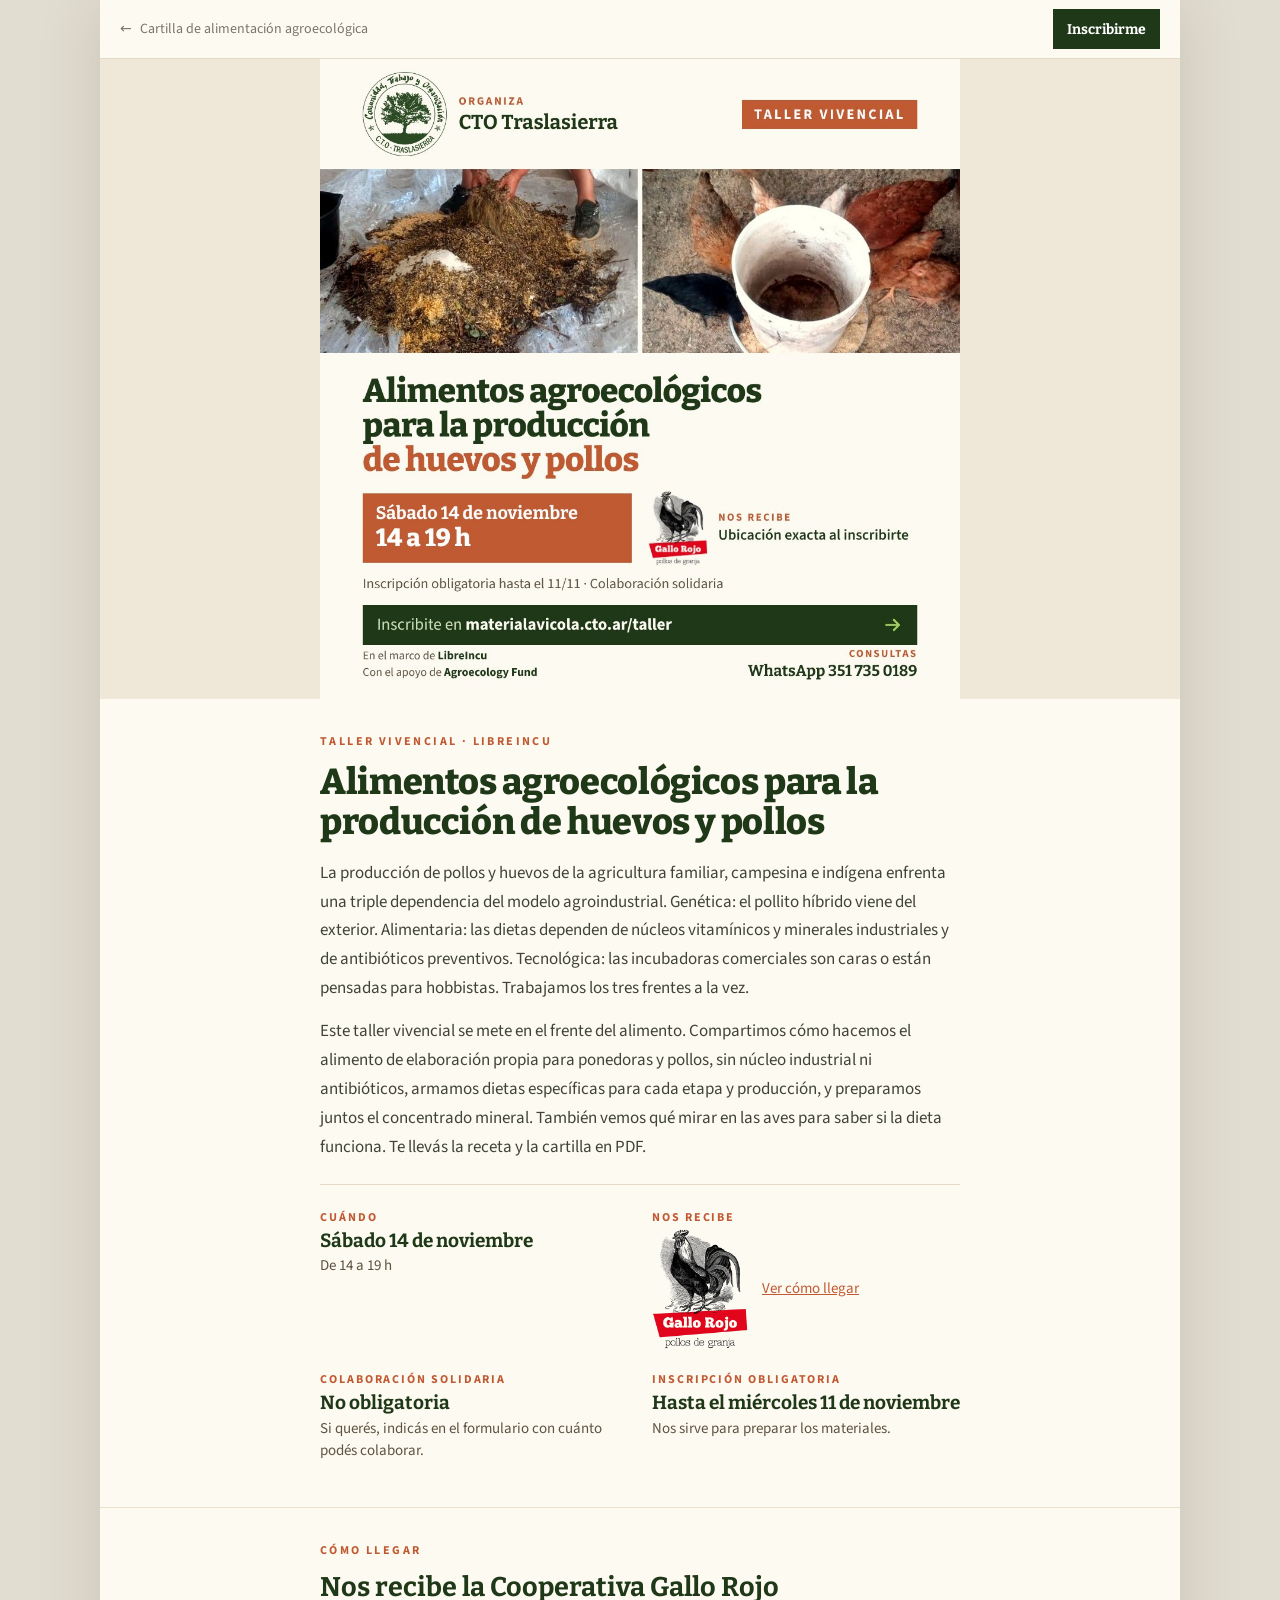
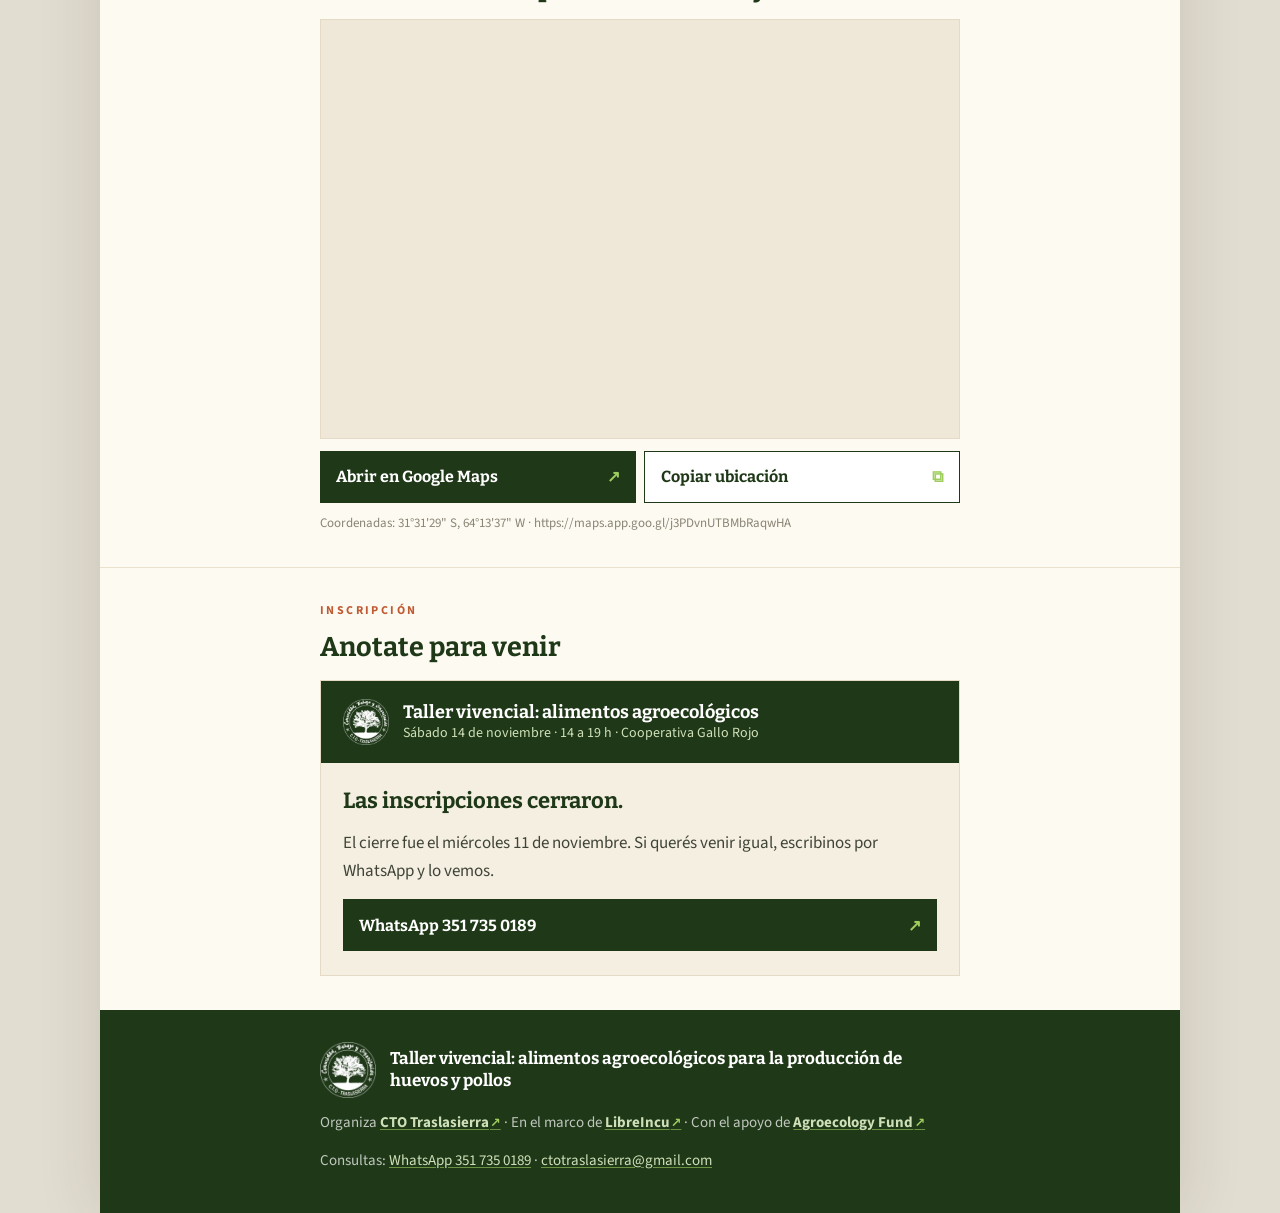
==== commit 88719df2: "Página del taller: logo de Gallo Rojo, mapa y mail obligatorio - El nombre de Gallo Rojo se reemplaz" ====
--- a/taller/index.html
+++ b/taller/index.html
@@ -94,6 +94,14 @@
 .secundario-boton:hover{background:#f4efe1;color:#1f3818}
 .secundario{background:none;border:none;font-family:'Source Sans 3',system-ui,sans-serif;font-size:16px;color:#c05a32;text-decoration:underline;text-underline-offset:3px;cursor:pointer;text-align:left;padding:8px 0;min-height:44px}
 
+.con-logo{display:flex;align-items:center;gap:14px}
+.con-logo img{width:96px;height:auto;flex-shrink:0}
+.con-logo small a{color:#c05a32}
+.mapa{border:1px solid #e4dac6;background:#efe8d8;aspect-ratio:4/3;max-height:420px;width:100%;margin-bottom:12px}
+.mapa iframe{width:100%;height:100%;border:0;display:block}
+.ubic-botones{display:grid;grid-template-columns:repeat(auto-fit,minmax(200px,1fr));gap:8px;margin-bottom:10px}
+.ubic-botones .boton{font-size:16px;cursor:pointer;border-radius:0;width:100%;text-align:left}
+.link-ubic{word-break:break-all}
 footer{background:#1f3818;padding:32px 20px 40px}
 footer .col{display:flex;flex-direction:column;gap:12px}
 footer .marca{display:flex;align-items:center;gap:14px}
@@ -134,7 +142,7 @@
         </div>
         <div class="dato">
           <dt>Nos recibe</dt>
-          <dd>Cooperativa Gallo Rojo<small>La ubicación aparece al completar la inscripción.</small></dd>
+          <dd class="con-logo"><img src="gallo-rojo.png" width="96" height="120" alt="Gallo Rojo, pollos de granja"><span><small><a href="#como-llegar">Ver cómo llegar</a></small></span></dd>
         </div>
         <div class="dato">
           <dt>Colaboración solidaria</dt>
@@ -145,6 +153,21 @@
           <dd>Hasta el miércoles 11 de noviembre<small>Nos sirve para preparar los materiales.</small></dd>
         </div>
       </dl>
+    </div>
+  </section>
+
+  <section id="como-llegar" aria-labelledby="llegar-t">
+    <div class="col">
+      <p class="etiqueta">Cómo llegar</p>
+      <h2 id="llegar-t">Nos recibe la Cooperativa Gallo Rojo</h2>
+      <div class="mapa">
+        <iframe src="https://maps.google.com/maps?q=-31.524791,-64.226822&amp;z=16&amp;output=embed" title="Mapa con la ubicación de la Cooperativa Gallo Rojo" loading="lazy" referrerpolicy="no-referrer-when-downgrade"></iframe>
+      </div>
+      <div class="ubic-botones">
+        <a class="boton" href="https://maps.app.goo.gl/j3PDvnUTBMbRaqwHA" target="_blank" rel="noopener"><span>Abrir en Google Maps</span><i aria-hidden="true">↗</i></a>
+        <button class="boton secundario-boton copiar" type="button" data-copiar="https://maps.app.goo.gl/j3PDvnUTBMbRaqwHA"><span>Copiar ubicación</span><i aria-hidden="true">⧉</i></button>
+      </div>
+      <p class="nota">Coordenadas: 31°31'29" S, 64°13'37" W · <span class="link-ubic">https://maps.app.goo.gl/j3PDvnUTBMbRaqwHA</span></p>
     </div>
   </section>
 
@@ -172,8 +195,8 @@
           </label>
 
           <label class="campo">
-            <span>Mail <span class="opcional">— opcional</span></span>
-            <input id="f-mail" name="mail" type="email" autocomplete="email" inputmode="email">
+            <span>Mail</span>
+            <input id="f-mail" name="mail" type="email" required autocomplete="email" inputmode="email">
           </label>
 
           <label class="campo">
@@ -246,8 +269,10 @@
         <div id="gracias" class="aviso" role="status" aria-live="polite" tabindex="-1">
           <p class="titulo">¡Listo! Tu inscripción quedó registrada.</p>
           <p>Nos vemos el <strong>sábado 14 de noviembre a las 14 h</strong> en la Cooperativa Gallo Rojo. Acá tenés la ubicación:</p>
-          <a id="ubicacion" class="boton" href="#" target="_blank" rel="noopener"><span>Ver la ubicación en el mapa</span><i aria-hidden="true">↗</i></a>
-          <p id="ubicacion-pendiente" style="display:none">La ubicación exacta la publicamos en esta página en los próximos días.</p>
+          <div class="ubic-botones">
+            <a class="boton" href="https://maps.app.goo.gl/j3PDvnUTBMbRaqwHA" target="_blank" rel="noopener"><span>Abrir en Google Maps</span><i aria-hidden="true">↗</i></a>
+            <button class="boton secundario-boton copiar" type="button" data-copiar="https://maps.app.goo.gl/j3PDvnUTBMbRaqwHA"><span>Copiar ubicación</span><i aria-hidden="true">⧉</i></button>
+          </div>
           <p>Mientras tanto, podés recorrer la cartilla de alimentación agroecológica.</p>
           <a class="boton secundario-boton" href="../#contenido"><span>Ir a la cartilla</span><i aria-hidden="true">→</i></a>
           <button id="otra" class="secundario" type="button">Inscribir a otra persona</button>
@@ -280,19 +305,27 @@
   // Mismo backend que la cartilla: aplicación web de Apps Script que escribe en
   // la planilla de CTO. Este formulario usa el tipo "inscripcion", que va a su
   // propia hoja. Despliegue y columnas: ../apps-script/README.md
-  var ENDPOINT = 'https://script.google.com/macros/s/AKfycbxePGNWtztTsAxNd-HjElKtdDY1Gk6PcYUzIf-95aUO-uA666eOUNm_D5kAA7YcgARU3Q/exec';
+  var ENDPOINT = 'https://script.google.com/macros/s/AKfycbwu8IOqidH5s2Aa7pHjACcD2fZhy69l8sNCcKB-1bpNXj3h8qcvbAwbLD0J8M0Zedr23A/exec';
   var EVENTO = 'Taller vivencial alimentos agroecológicos · 14/11/2026 · Cooperativa Gallo Rojo';
   // Cierre: fin del miércoles 11 de noviembre, hora de Córdoba.
   var CIERRE = new Date('2026-11-12T00:00:00-03:00');
-  // Link de Google Maps a la Cooperativa Gallo Rojo. Se muestra al completar la
-  // inscripción. Mientras esté vacío, se muestra un aviso en su lugar.
-  var UBICACION = '';
 
   var form = document.getElementById('form-inscripcion');
   var error = document.getElementById('f-error');
   var gracias = document.getElementById('gracias');
   var cerrado = document.getElementById('cerrado');
   var boton = document.getElementById('f-enviar');
+
+  document.querySelectorAll('.copiar').forEach(function (b) {
+    b.addEventListener('click', function () {
+      var texto = b.getAttribute('data-copiar');
+      var etiqueta = b.querySelector('span');
+      var listo = function () { etiqueta.textContent = '¡Copiado!'; setTimeout(function () { etiqueta.textContent = 'Copiar ubicación'; }, 2000); };
+      if (navigator.clipboard && navigator.clipboard.writeText) {
+        navigator.clipboard.writeText(texto).then(listo, function () { window.prompt('Copiá la ubicación:', texto); });
+      } else { window.prompt('Copiá la ubicación:', texto); }
+    });
+  });
 
   if (Date.now() >= CIERRE.getTime()) {
     form.style.display = 'none';
@@ -376,7 +409,7 @@
 
     revisar('f-nombre', !nombre, 'nombre y apellido');
     revisar('f-whatsapp', whatsapp.replace(/\D/g, '').length < 8, 'WhatsApp');
-    revisar('f-mail', mail !== '' && !/^[^\s@]+@[^\s@]+\.[^\s@]+$/.test(mail), 'un mail válido');
+    revisar('f-mail', !/^[^\s@]+@[^\s@]+\.[^\s@]+$/.test(mail), 'un mail válido');
     revisar('f-localidad', !localidad, 'localidad');
     revisar('f-provincia', !provincia, 'provincia');
     if (!productor) {
@@ -416,9 +449,6 @@
 
     form.reset();
     form.style.display = 'none';
-    var enlace = document.getElementById('ubicacion');
-    if (UBICACION) { enlace.href = UBICACION; enlace.style.display = 'flex'; document.getElementById('ubicacion-pendiente').style.display = 'none'; }
-    else { enlace.style.display = 'none'; document.getElementById('ubicacion-pendiente').style.display = 'block'; }
     gracias.style.display = 'flex';
     gracias.focus();
     gracias.scrollIntoView({ behavior: 'smooth', block: 'center' });
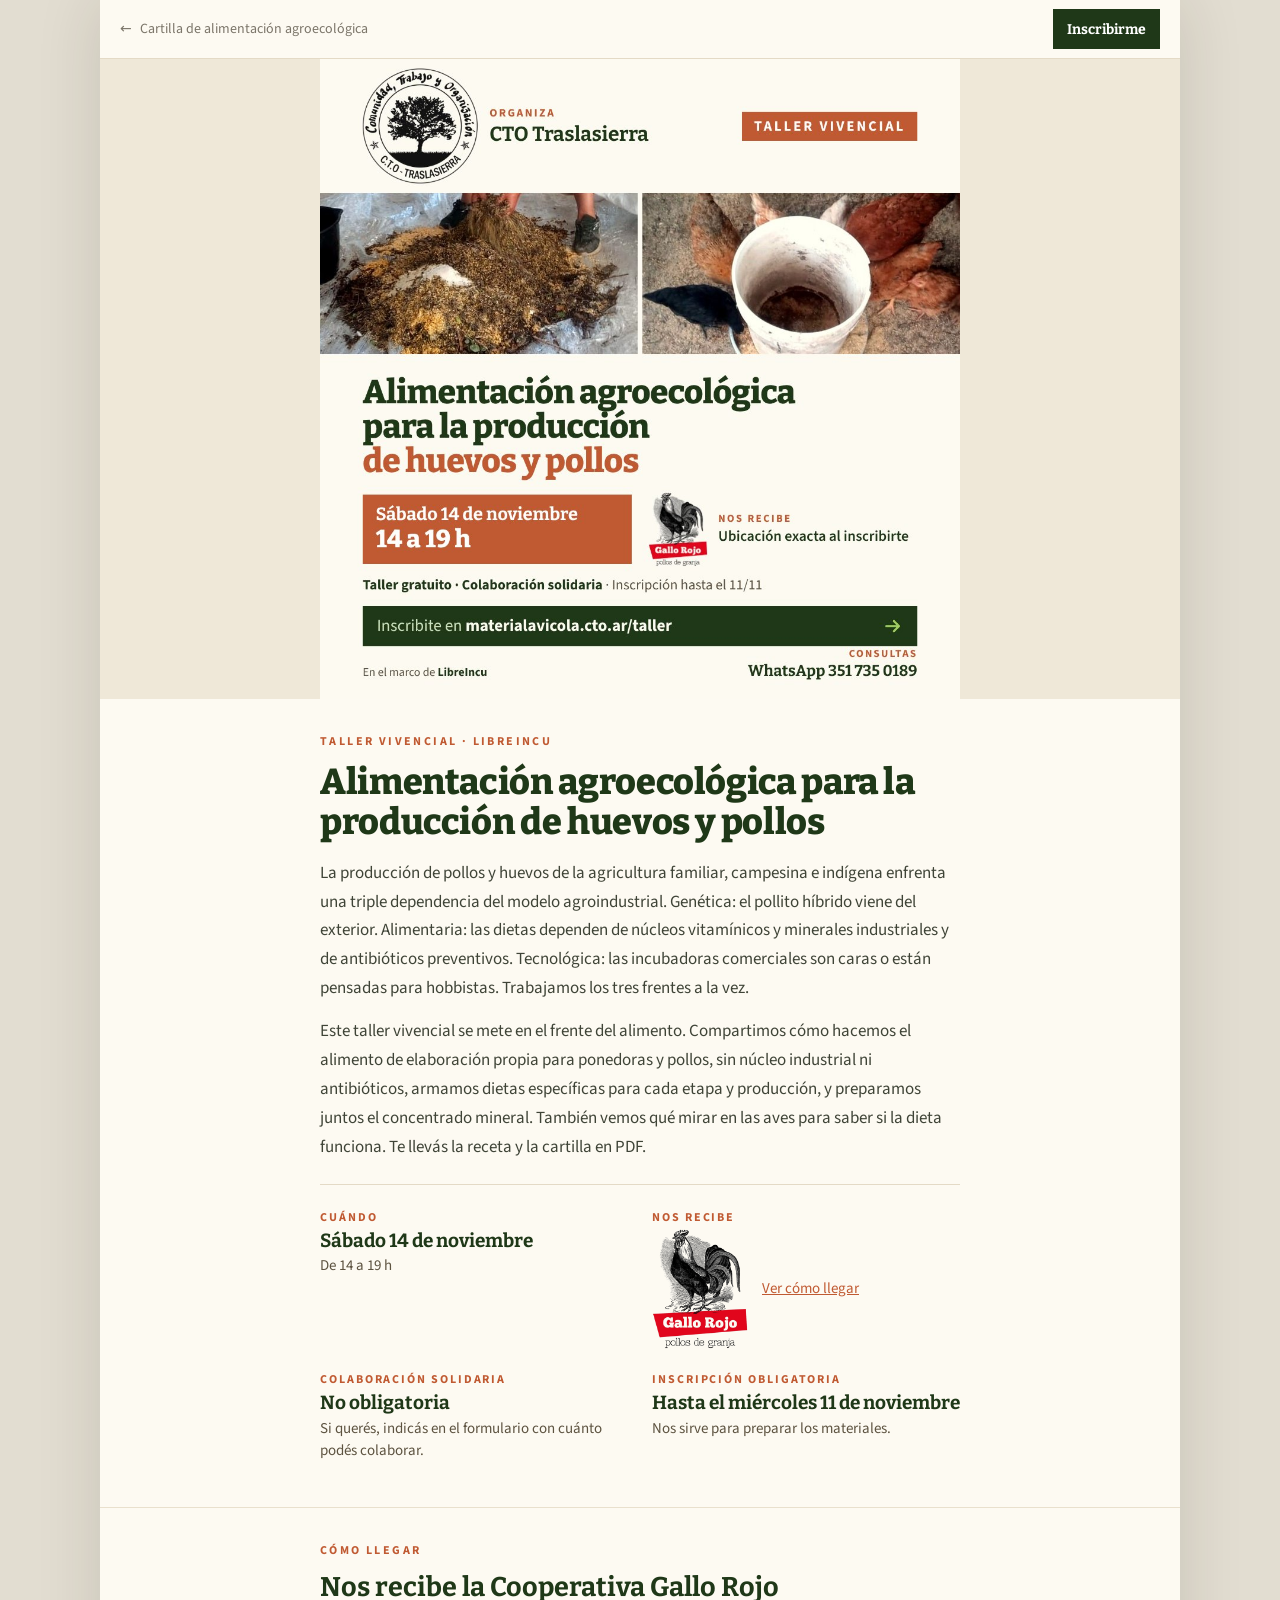
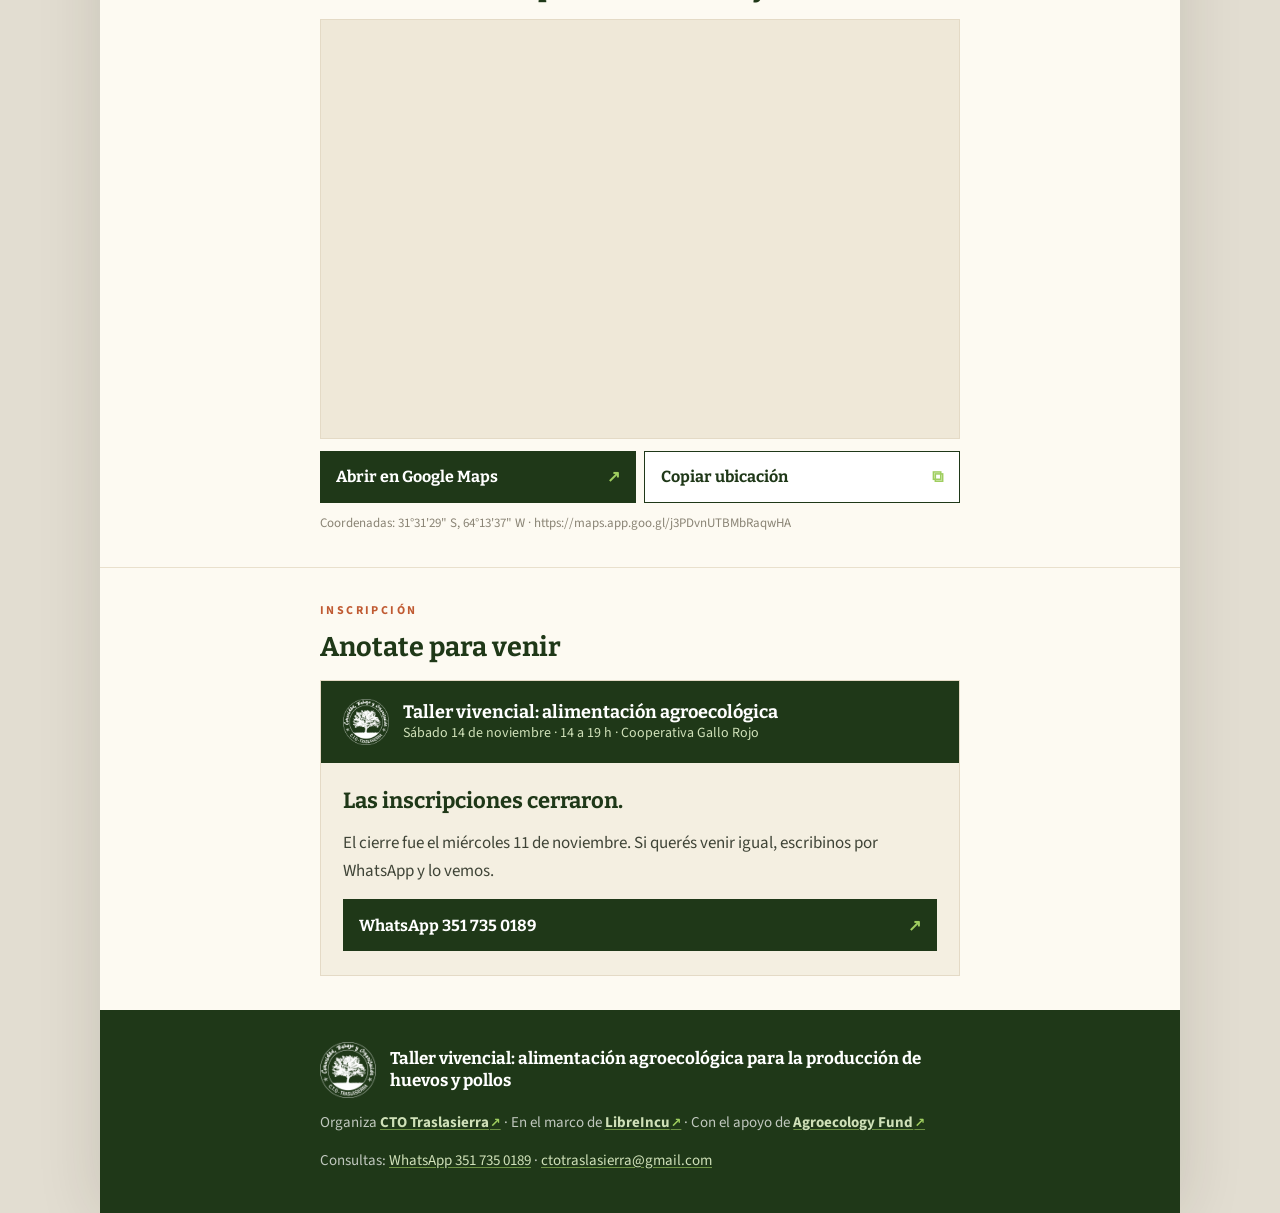
==== commit ac104da3: "Título del taller: Alimentación agroecológica para la producción de huevos y pollos Co-Authored-By: " ====
--- a/taller/index.html
+++ b/taller/index.html
@@ -3,11 +3,11 @@
 <head>
 <meta charset="utf-8">
 <meta name="viewport" content="width=device-width, initial-scale=1, viewport-fit=cover">
-<title>Taller vivencial: alimentos agroecológicos para la producción de huevos y pollos · CTO Traslasierra</title>
-<meta name="description" content="Sábado 14 de noviembre, de 14 a 19 h, en la Cooperativa Gallo Rojo. Taller vivencial sobre alimentos agroecológicos para la producción de huevos y pollos. Inscripción obligatoria con colaboración solidaria.">
+<title>Taller vivencial: alimentación agroecológica para la producción de huevos y pollos · CTO Traslasierra</title>
+<meta name="description" content="Sábado 14 de noviembre, de 14 a 19 h, en la Cooperativa Gallo Rojo. Taller vivencial sobre alimentación agroecológica para la producción de huevos y pollos. Inscripción obligatoria con colaboración solidaria.">
 <meta property="og:type" content="website">
 <meta property="og:url" content="https://materialavicola.cto.ar/taller/">
-<meta property="og:title" content="Taller vivencial: alimentos agroecológicos para la producción de huevos y pollos">
+<meta property="og:title" content="Taller vivencial: alimentación agroecológica para la producción de huevos y pollos">
 <meta property="og:description" content="Sábado 14 de noviembre · 14 a 19 h · Cooperativa Gallo Rojo. Inscripción obligatoria hasta el miércoles 11/11, colaboración solidaria.">
 <meta property="og:image" content="https://materialavicola.cto.ar/taller/og-taller.jpg">
 <meta property="og:image:width" content="1200">
@@ -15,7 +15,7 @@
 <meta property="og:site_name" content="CTO Traslasierra">
 <meta property="og:locale" content="es_AR">
 <meta name="twitter:card" content="summary_large_image">
-<meta name="twitter:title" content="Taller vivencial: alimentos agroecológicos para la producción de huevos y pollos">
+<meta name="twitter:title" content="Taller vivencial: alimentación agroecológica para la producción de huevos y pollos">
 <meta name="twitter:description" content="Sábado 14 de noviembre · 14 a 19 h · Cooperativa Gallo Rojo. Inscripción obligatoria, colaboración solidaria.">
 <meta name="twitter:image" content="https://materialavicola.cto.ar/taller/og-taller.jpg">
 <link rel="canonical" href="https://materialavicola.cto.ar/taller/">
@@ -126,13 +126,13 @@
   </nav>
 
   <header class="flyer">
-    <img src="flyer-taller.jpg" width="1080" height="1080" alt="Flyer del taller vivencial Alimentos agroecológicos para la producción de huevos y pollos. Organiza CTO Traslasierra. Sábado 14 de noviembre de 14 a 19 h. Nos recibe la Cooperativa Gallo Rojo. Inscripción obligatoria hasta el 11/11, colaboración solidaria.">
+    <img src="flyer-taller.jpg" width="1080" height="1080" alt="Flyer del taller vivencial Alimentación agroecológica para la producción de huevos y pollos. Organiza CTO Traslasierra. Sábado 14 de noviembre de 14 a 19 h. Nos recibe la Cooperativa Gallo Rojo. Inscripción obligatoria hasta el 11/11, colaboración solidaria.">
   </header>
 
   <section aria-labelledby="taller-t">
     <div class="col">
       <p class="etiqueta">Taller vivencial · LibreIncu</p>
-      <h1 id="taller-t">Alimentos agroecológicos para la producción de huevos y pollos</h1>
+      <h1 id="taller-t">Alimentación agroecológica para la producción de huevos y pollos</h1>
       <p class="texto">La producción de pollos y huevos de la agricultura familiar, campesina e indígena enfrenta una triple dependencia del modelo agroindustrial. Genética: el pollito híbrido viene del exterior. Alimentaria: las dietas dependen de núcleos vitamínicos y minerales industriales y de antibióticos preventivos. Tecnológica: las incubadoras comerciales son caras o están pensadas para hobbistas. Trabajamos los tres frentes a la vez.</p>
       <p class="texto">Este taller vivencial se mete en el frente del alimento. Compartimos cómo hacemos el alimento de elaboración propia para ponedoras y pollos, sin núcleo industrial ni antibióticos, armamos dietas específicas para cada etapa y producción, y preparamos juntos el concentrado mineral. También vemos qué mirar en las aves para saber si la dieta funciona. Te llevás la receta y la cartilla en PDF.</p>
       <dl class="datos">
@@ -179,7 +179,7 @@
       <div class="formulario">
         <div class="encabezado">
           <img src="../assets/logo-white.png" alt="">
-          <p>Taller vivencial: alimentos agroecológicos<small>Sábado 14 de noviembre · 14 a 19 h · Cooperativa Gallo Rojo</small></p>
+          <p>Taller vivencial: alimentación agroecológica<small>Sábado 14 de noviembre · 14 a 19 h · Cooperativa Gallo Rojo</small></p>
         </div>
 
         <form id="form-inscripcion" class="campos" novalidate>
@@ -291,7 +291,7 @@
     <div class="col">
       <div class="marca">
         <img src="../assets/logo-white.png" alt="Logo CTO Traslasierra">
-        <p>Taller vivencial: alimentos agroecológicos para la producción de huevos y pollos</p>
+        <p>Taller vivencial: alimentación agroecológica para la producción de huevos y pollos</p>
       </div>
       <p>Organiza <strong><a href="https://cto.ar/" target="_blank" rel="noopener">CTO Traslasierra<span class="flecha" aria-hidden="true">↗</span></a></strong> · En el marco de <strong><a href="https://libreincu.altermundi.net/" target="_blank" rel="noopener">LibreIncu<span class="flecha" aria-hidden="true">↗</span></a></strong> · Con el apoyo de <strong><a href="https://agroecologyfund.org/" target="_blank" rel="noopener">Agroecology Fund<span class="flecha" aria-hidden="true">↗</span></a></strong></p>
       <p>Consultas: <a href="https://wa.me/5493517350189" target="_blank" rel="noopener">WhatsApp 351 735 0189</a> · <a href="mailto:ctotraslasierra@gmail.com">ctotraslasierra@gmail.com</a></p>
@@ -306,7 +306,7 @@
   // la planilla de CTO. Este formulario usa el tipo "inscripcion", que va a su
   // propia hoja. Despliegue y columnas: ../apps-script/README.md
   var ENDPOINT = 'https://script.google.com/macros/s/AKfycbwu8IOqidH5s2Aa7pHjACcD2fZhy69l8sNCcKB-1bpNXj3h8qcvbAwbLD0J8M0Zedr23A/exec';
-  var EVENTO = 'Taller vivencial alimentos agroecológicos · 14/11/2026 · Cooperativa Gallo Rojo';
+  var EVENTO = 'Taller vivencial alimentación agroecológica · 14/11/2026 · Cooperativa Gallo Rojo';
   // Cierre: fin del miércoles 11 de noviembre, hora de Córdoba.
   var CIERRE = new Date('2026-11-12T00:00:00-03:00');
 
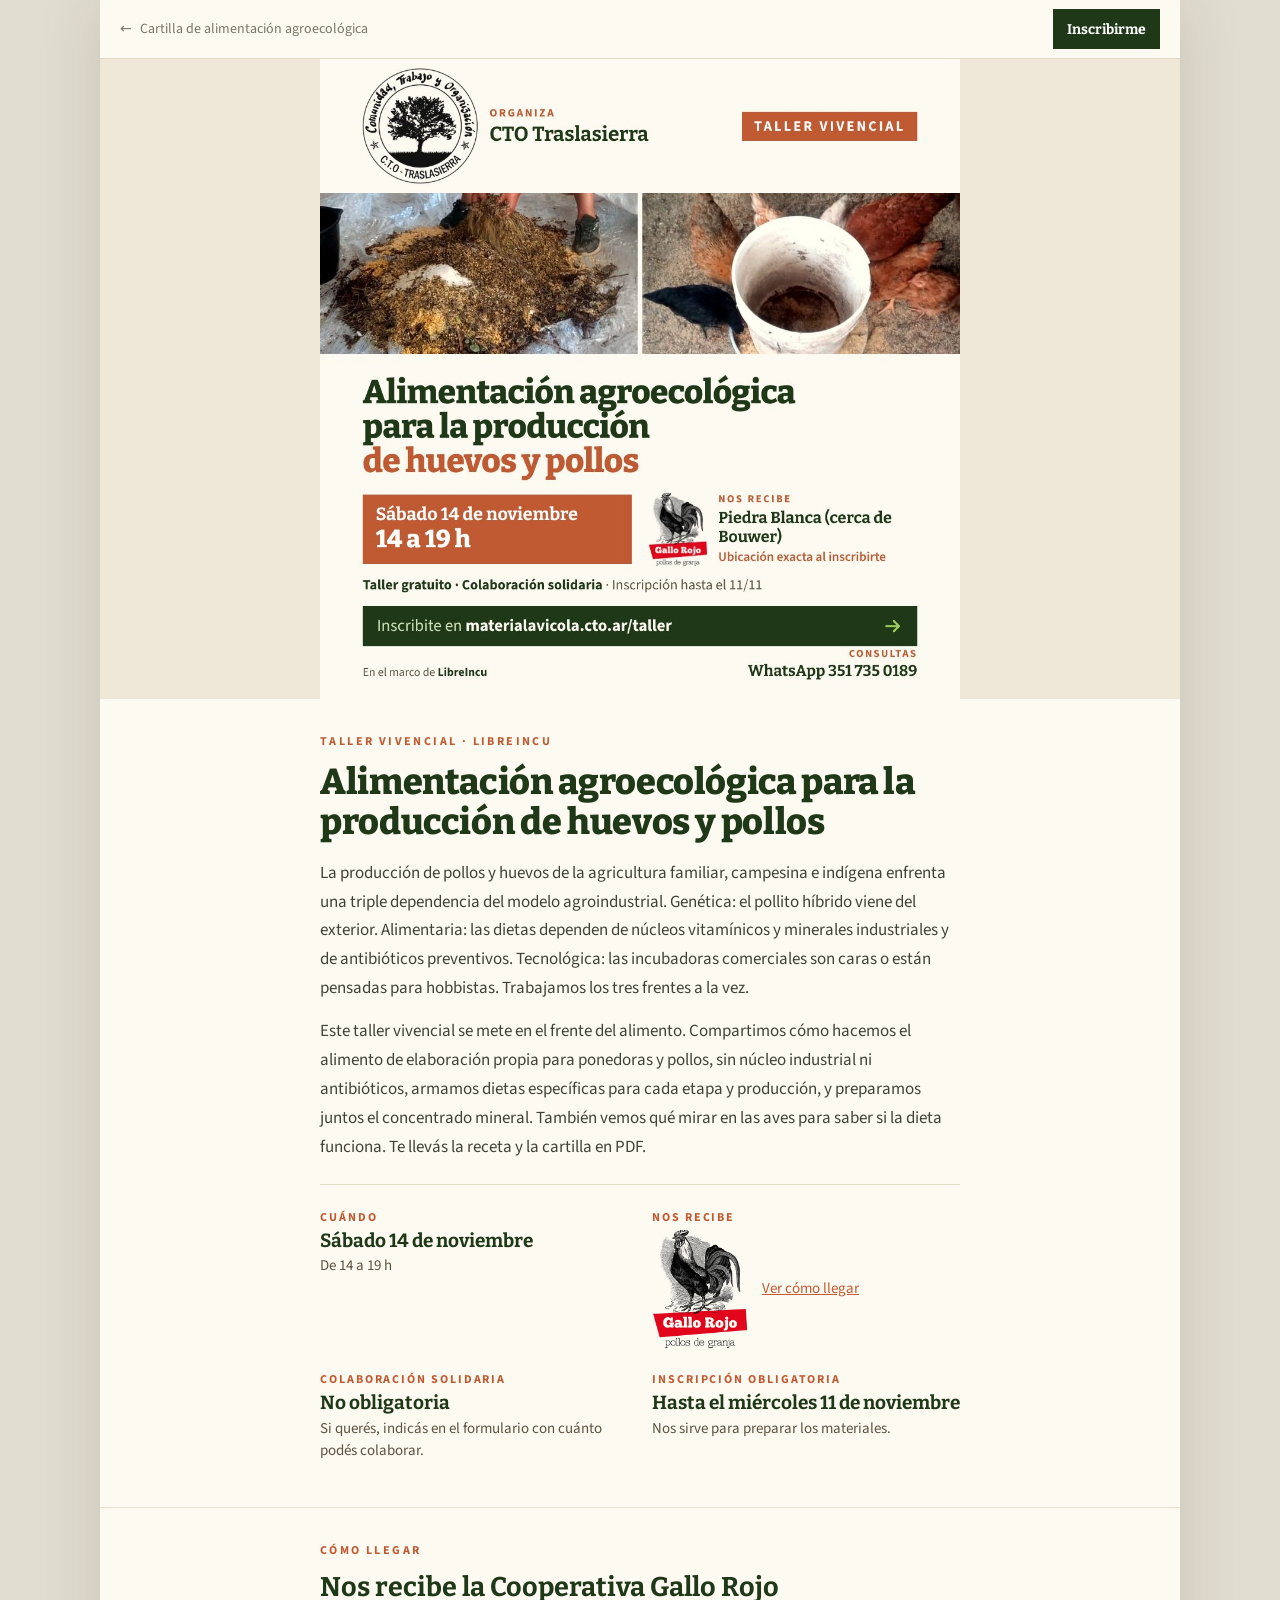
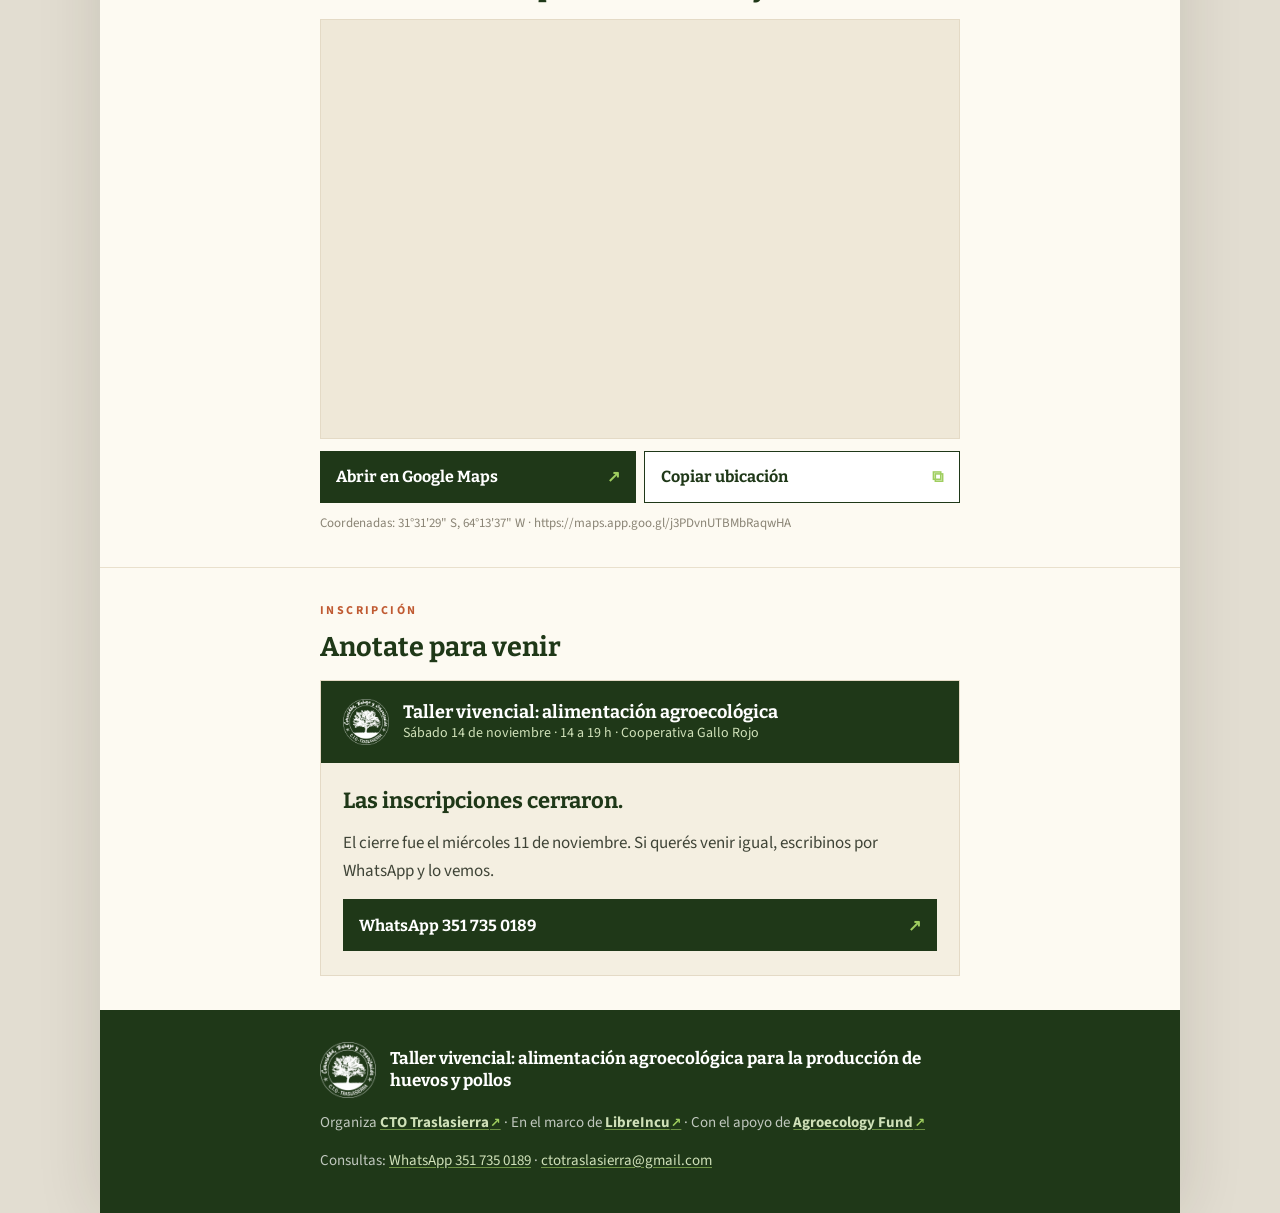
==== commit 5e48d82c: "Flyer: Piedra Blanca (cerca de Bouwer) Co-Authored-By: Claude Opus 5.5 <noreply@anthropic.com> Claud" ====
--- a/taller/index.html
+++ b/taller/index.html
@@ -126,7 +126,7 @@
   </nav>
 
   <header class="flyer">
-    <img src="flyer-taller.jpg" width="1080" height="1080" alt="Flyer del taller vivencial Alimentación agroecológica para la producción de huevos y pollos. Organiza CTO Traslasierra. Sábado 14 de noviembre de 14 a 19 h. Nos recibe la Cooperativa Gallo Rojo. Inscripción obligatoria hasta el 11/11, colaboración solidaria.">
+    <img src="flyer-taller.jpg" width="1080" height="1080" alt="Flyer del taller vivencial Alimentación agroecológica para la producción de huevos y pollos. Organiza CTO Traslasierra. Sábado 14 de noviembre de 14 a 19 h. Nos recibe la Cooperativa Gallo Rojo, en Piedra Blanca, cerca de Bouwer. Taller gratuito, colaboración solidaria, inscripción obligatoria hasta el 11/11.">
   </header>
 
   <section aria-labelledby="taller-t">
